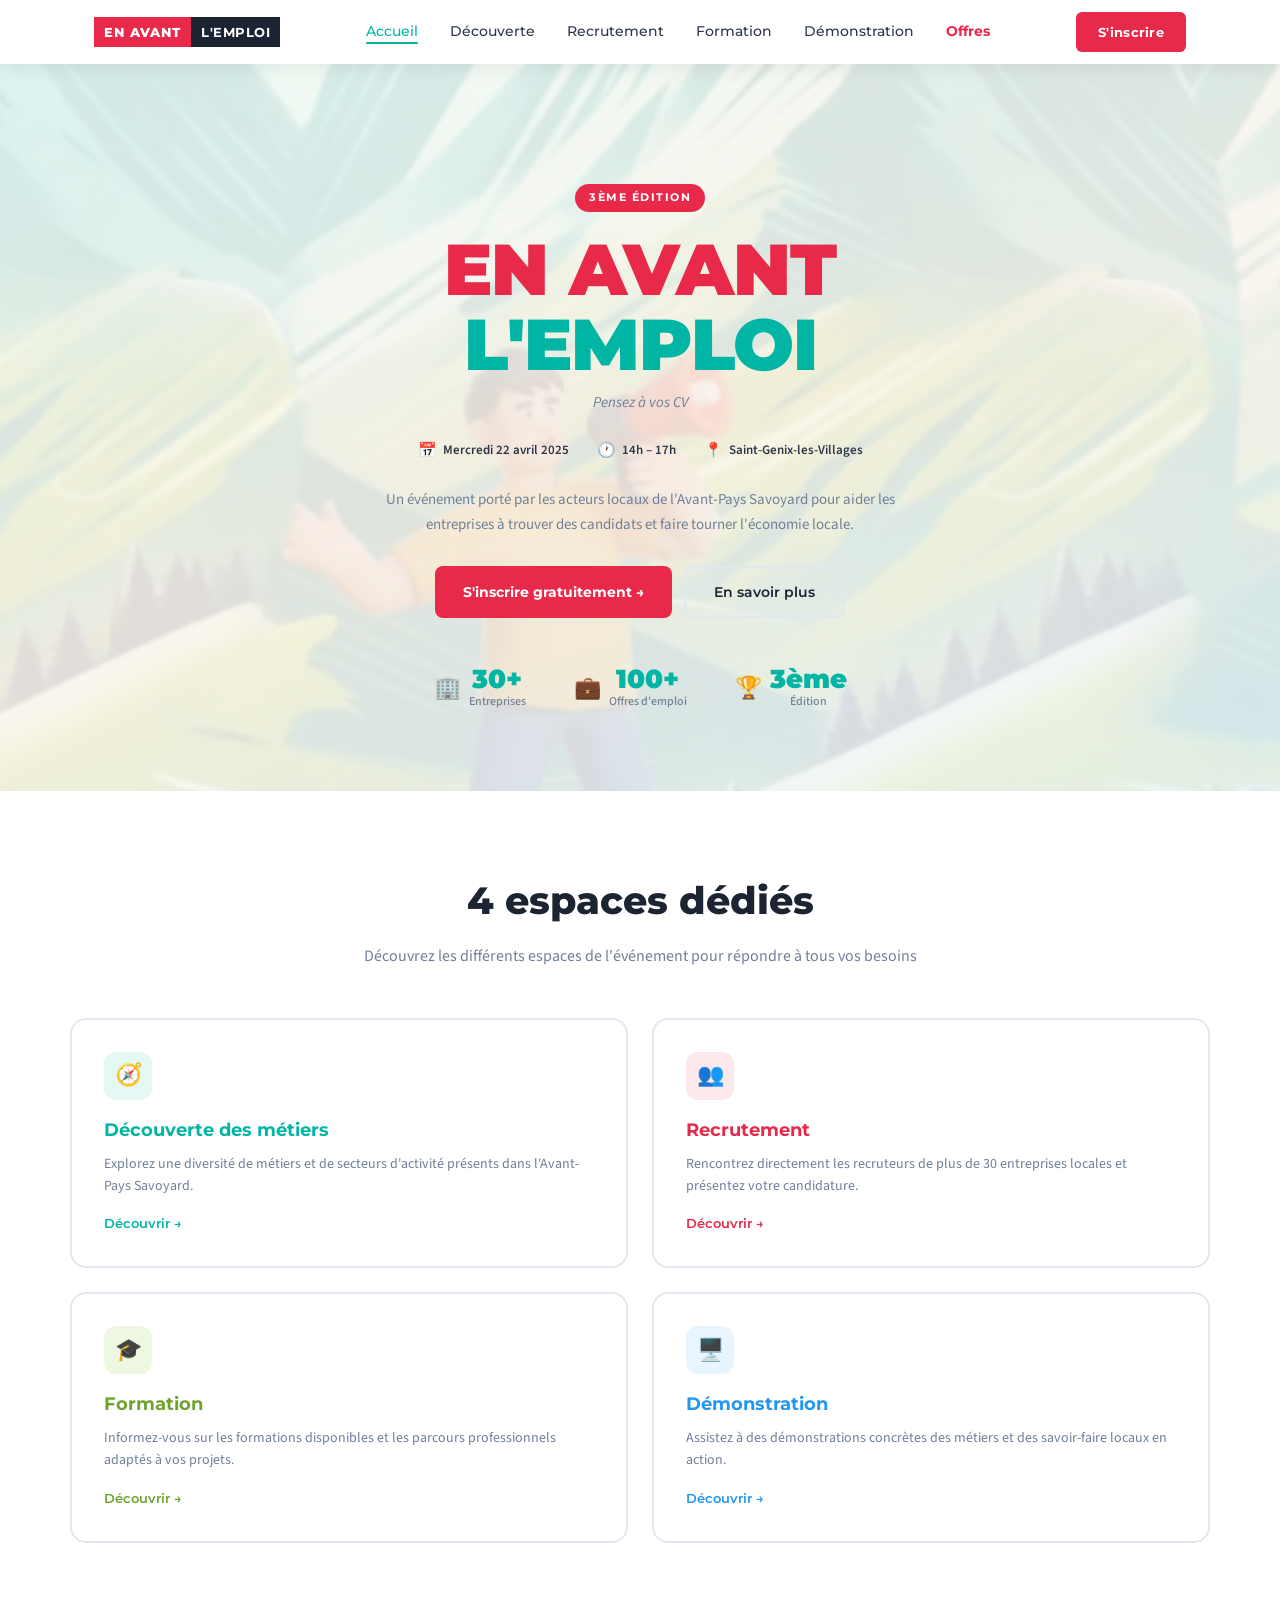
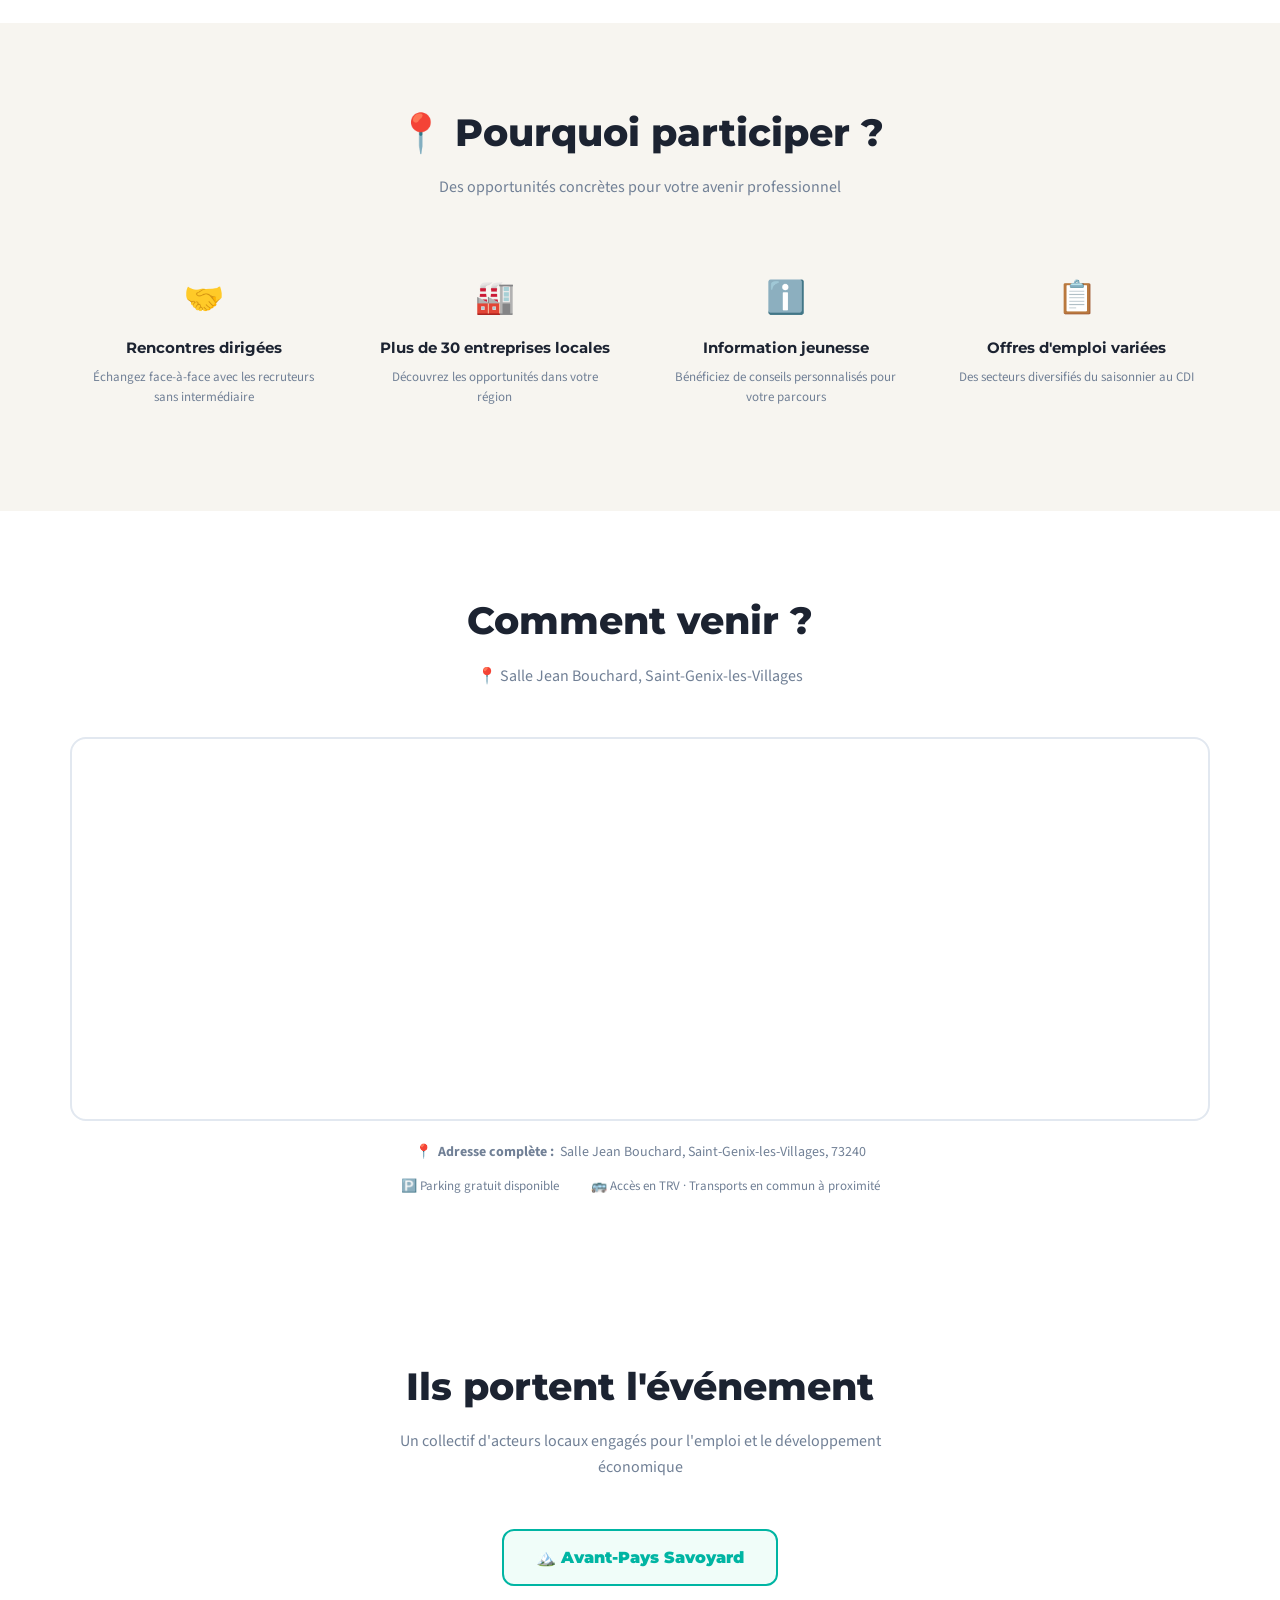
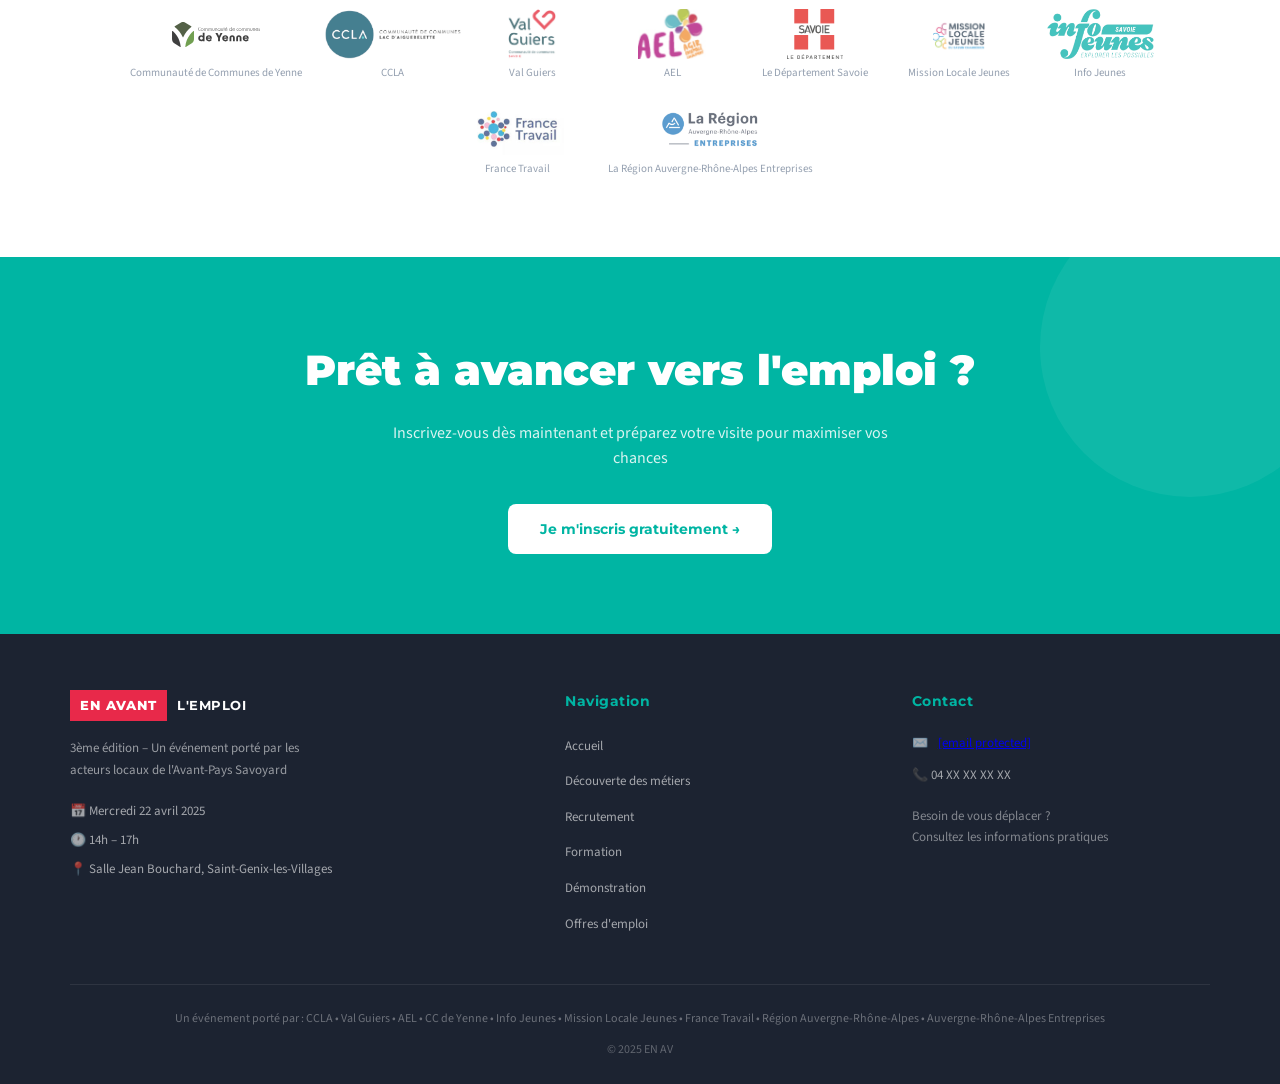
==== index.html @ ff4c34b8 "first commit" ====
<!DOCTYPE html>
<html lang="fr">
<head>
  <meta charset="UTF-8">
  <meta name="viewport" content="width=device-width, initial-scale=1.0">
  <title>EN AVANT L'EMPLOI – 3ème édition · 22 avril 2025</title>
  <meta name="description" content="Forum emploi à Saint-Genix-les-Villages. Rencontrez plus de 30 entreprises locales, découvrez les métiers et décrochez votre prochain emploi.">
  <link rel="icon" href="assets/favicon/favicon.ico" type="image/x-icon">
  <link rel="stylesheet" href="style.css">
</head>
<body>

<!-- NAVBAR -->
<nav class="navbar" id="main-nav">
  <div class="nav-inner">
    <a href="index.html" class="nav-logo">
      <span class="logo-box">EN AVANT</span>
      <span class="logo-text">L'EMPLOI</span>
    </a>
    <ul class="nav-links">
      <li><a href="index.html" data-page="accueil" class="active">Accueil</a></li>
      <li><a href="decouverte.html" data-page="decouverte">Découverte</a></li>
      <li><a href="recrutement.html" data-page="recrutement">Recrutement</a></li>
      <li><a href="formation.html" data-page="formation">Formation</a></li>
      <li><a href="demonstration.html" data-page="demonstration">Démonstration</a></li>
      <li><a href="offres.html" style="color:var(--red);font-weight:700;">Offres</a></li>
    </ul>
    <a href="#inscription" class="btn-inscrit">S'inscrire</a>
  </div>
</nav>

<!-- HERO -->
<section class="hero" style="margin-top:64px;position:relative;overflow:hidden;">
  <div class="hero-parallax-bg" style="
    position:absolute;
    inset:-50px -10px;
    background-image:url('assets/images/hero-bg.png');
    background-size:cover;
    background-position:center 40%;
    opacity:0.13;
    will-change:transform;
    z-index:0;
  "></div>
  <div class="hero-inner" style="position:relative;z-index:1;">
    <div class="hero-badge fade-up fade-up-1">3ème édition</div>
    <h1 class="fade-up fade-up-2">
      <span class="line1">EN AVANT</span>
      <span class="line2">L'EMPLOI</span>
    </h1>
    <p class="hero-subtitle fade-up fade-up-2">Pensez à vos CV</p>
    <div class="hero-meta fade-up fade-up-3">
      <div class="hero-meta-item">
        <span>📅</span> Mercredi 22 avril 2025
      </div>
      <div class="hero-meta-item">
        <span>🕐</span> 14h – 17h
      </div>
      <div class="hero-meta-item">
        <span>📍</span> Saint-Genix-les-Villages
      </div>
    </div>
    <p class="hero-desc fade-up fade-up-3">Un événement porté par les acteurs locaux de l'Avant-Pays Savoyard pour aider les entreprises à trouver des candidats et faire tourner l'économie locale.</p>
    <div class="hero-btns fade-up fade-up-4">
      <a href="#inscription" class="btn-primary">S'inscrire gratuitement →</a>
      <a href="#espaces" class="btn-secondary">En savoir plus</a>
    </div>
    <div class="hero-stats fade-up fade-up-4">
      <div class="stat-item">
        <span class="stat-icon">🏢</span>
        <div>
          <div class="stat-num">30+</div>
          <div class="stat-label">Entreprises</div>
        </div>
      </div>
      <div class="stat-item">
        <span class="stat-icon">💼</span>
        <div>
          <div class="stat-num">100+</div>
          <div class="stat-label">Offres d'emploi</div>
        </div>
      </div>
      <div class="stat-item">
        <span class="stat-icon">🏆</span>
        <div>
          <div class="stat-num">3ème</div>
          <div class="stat-label">Édition</div>
        </div>
      </div>
    </div>
  </div>
  </div><!-- /hero-inner wrapper -->
</section>

<!-- 4 ESPACES -->
<section id="espaces" style="padding:80px 24px; background:white;">
  <div class="container">
    <div class="section-header">
      <h2>4 espaces dédiés</h2>
      <p>Découvrez les différents espaces de l'événement pour répondre à tous vos besoins</p>
    </div>
    <div class="espaces-grid">
      <a href="decouverte.html" class="espace-card teal">
        <div class="espace-icon teal">🧭</div>
        <h3 class="teal">Découverte des métiers</h3>
        <p>Explorez une diversité de métiers et de secteurs d'activité présents dans l'Avant-Pays Savoyard.</p>
        <span class="espace-link teal">Découvrir →</span>
      </a>
      <a href="recrutement.html" class="espace-card red">
        <div class="espace-icon red">👥</div>
        <h3 class="red">Recrutement</h3>
        <p>Rencontrez directement les recruteurs de plus de 30 entreprises locales et présentez votre candidature.</p>
        <span class="espace-link red">Découvrir →</span>
      </a>
      <a href="formation.html" class="espace-card green-c">
        <div class="espace-icon green-c">🎓</div>
        <h3 class="green-c">Formation</h3>
        <p>Informez-vous sur les formations disponibles et les parcours professionnels adaptés à vos projets.</p>
        <span class="espace-link green-c">Découvrir →</span>
      </a>
      <a href="demonstration.html" class="espace-card blue">
        <div class="espace-icon blue">🖥️</div>
        <h3 class="blue">Démonstration</h3>
        <p>Assistez à des démonstrations concrètes des métiers et des savoir-faire locaux en action.</p>
        <span class="espace-link blue">Découvrir →</span>
      </a>
    </div>
  </div>
</section>

<!-- POURQUOI -->
<section class="section-bg">
  <div class="container">
    <div class="section-header">
      <h2>📍 Pourquoi participer ?</h2>
      <p>Des opportunités concrètes pour votre avenir professionnel</p>
    </div>
    <div class="pourquoi-grid">
      <div class="pourquoi-item">
        <div class="pi-icon">🤝</div>
        <h4>Rencontres dirigées</h4>
        <p>Échangez face-à-face avec les recruteurs sans intermédiaire</p>
      </div>
      <div class="pourquoi-item">
        <div class="pi-icon">🏭</div>
        <h4>Plus de 30 entreprises locales</h4>
        <p>Découvrez les opportunités dans votre région</p>
      </div>
      <div class="pourquoi-item">
        <div class="pi-icon">ℹ️</div>
        <h4>Information jeunesse</h4>
        <p>Bénéficiez de conseils personnalisés pour votre parcours</p>
      </div>
      <div class="pourquoi-item">
        <div class="pi-icon">📋</div>
        <h4>Offres d'emploi variées</h4>
        <p>Des secteurs diversifiés du saisonnier au CDI</p>
      </div>
    </div>
  </div>
</section>

<!-- CARTE -->
<section class="map-section">
  <div class="container">
    <div class="section-header">
      <h2>Comment venir ?</h2>
      <p>📍 Salle Jean Bouchard, Saint-Genix-les-Villages</p>
    </div>
    <div class="map-container">
      <iframe
        src="https://www.google.com/maps/embed?pb=!1m18!1m12!1m3!1d2789.5!2d5.628!3d45.598!2m3!1f0!2f0!3f0!3m2!1i1024!2i768!4f13.1!3m3!1m2!1s0x478b89!2sSalle+Jean+Bouchard+Saint-Genix-les-Villages!5e0!3m2!1sfr!2sfr!4v1"
        allowfullscreen=""
        loading="lazy"
        referrerpolicy="no-referrer-when-downgrade">
      </iframe>
    </div>
    <p class="map-address">📍 <strong>Adresse complète :</strong> Salle Jean Bouchard, Saint-Genix-les-Villages, 73240</p>
    <div class="map-infos">
      <div class="map-info-item">🅿️ Parking gratuit disponible</div>
      <div class="map-info-item">🚌 Accès en TRV · Transports en commun à proximité</div>
    </div>
  </div>
</section>

<!-- PARTENAIRES -->
<section class="partners-section">
  <div class="container">
    <div class="section-header">
      <h2>Ils portent l'événement</h2>
      <p>Un collectif d'acteurs locaux engagés pour l'emploi et le développement économique</p>
    </div>
    <div style="text-align:center;margin-bottom:24px;">
      <div style="display:inline-block;background:#f0fdf9;border-radius:12px;padding:14px 32px;font-family:var(--font-display);font-weight:900;font-size:16px;color:var(--teal);border:2px solid var(--teal);">🏔️ Avant-Pays Savoyard</div>
    </div>
    <div class="partners-grid">
      <div class="partner-item">
        <div class="partner-logo">
          <img src="assets/images/logo-comcom.svg" alt="logo-comcom-yenne">
        </div>
        <span class="partner-name">Communauté de Communes de Yenne</span>
      </div>
      <div class="partner-item">
        <div class="partner-logo">
          <img src="assets/images/logo-ccla.png" alt="logo-ccla" height="50">
        </div>
        <span class="partner-name">CCLA</span>
      </div>
      <div class="partner-item">
        <div class="partner-logo">
          <img src="assets/images/logo-val-guiers.png" alt="logo-val-guiers" height="50">
        </div>
        <span class="partner-name">Val Guiers</span>
      </div>
      <div class="partner-item">
        <div class="partner-logo">
          <img src="assets/images/logo-ael.png" alt="logo-ael" height="50">
        </div>
        <span class="partner-name">AEL</span>
      </div>
      <div class="partner-item">
        <div class="partner-logo">
          <img src="assets/images/logo-departement.png" alt="logo-departement" height="50">
        </div>
        <span class="partner-name">Le Département Savoie</span>
      </div>
      <div class="partner-item">
        <div class="partner-logo"">
          <img src="assets/images/logo-mission-locale.png" alt="logo-mission-locale" height="50">
        </div>
        <span class="partner-name">Mission Locale Jeunes</span>
      </div>
      <div class="partner-item">
        <div class="partner-logo">
           <img src="assets/images/logo-ij.png" alt="logo-info-jeunes" height="50">
        </div>
        <span class="partner-name">Info Jeunes</span>
      </div>
      <div class="partner-item">
        <div class="partner-logo">
          <img src="assets/images/logo-france-travail.png" alt="logo-info-jeunes" height="50">
        </div>
        <span class="partner-name">France Travail</span>
      </div>
      <div class="partner-item">
        <div class="partner-logo">
          <img src="assets/images/logo-region-entreprises.png" alt="logo-region-entreprises" height="50">
        </div>
        <span class="partner-name">La Région Auvergne-Rhône-Alpes Entreprises</span>
      </div>
    </div>
  </div>
</section>

<!-- CTA -->
<section id="inscription" class="cta-section">
  <div class="container">
    <h2>Prêt à avancer vers l'emploi ?</h2>
    <p>Inscrivez-vous dès maintenant et préparez votre visite pour maximiser vos chances</p>
    <a href="#" class="btn-white" onclick="alert('Formulaire d\'inscription à venir !')">Je m'inscris gratuitement →</a>
  </div>
</section>

<!-- FOOTER -->
<footer>
  <div class="footer-grid">
    <div class="footer-brand">
      <a href="index.html" class="nav-logo">
        <span class="logo-box">EN AVANT</span>
        <span class="logo-text">L'EMPLOI</span>
      </a>
      <p class="footer-desc">3ème édition – Un événement porté par les acteurs locaux de l'Avant-Pays Savoyard</p>
      <div class="footer-meta">
        <div class="footer-meta-item">📅 Mercredi 22 avril 2025</div>
        <div class="footer-meta-item">🕐 14h – 17h</div>
        <div class="footer-meta-item">📍 Salle Jean Bouchard, Saint-Genix-les-Villages</div>
      </div>
    </div>
    <div class="footer-col">
      <h4>Navigation</h4>
      <ul class="footer-links">
        <li><a href="index.html">Accueil</a></li>
        <li><a href="decouverte.html">Découverte des métiers</a></li>
        <li><a href="recrutement.html">Recrutement</a></li>
        <li><a href="formation.html">Formation</a></li>
        <li><a href="demonstration.html">Démonstration</a></li>
        <li><a href="offres.html">Offres d'emploi</a></li>
      </ul>
    </div>
    <div class="footer-col">
      <h4>Contact</h4>
      <div class="footer-contact">
        <div class="footer-contact-item">✉️ <a href="/cdn-cgi/l/email-protection" class="__cf_email__" data-cfemail="23404c4d5742405763464d4255424d574f464e534f4c4a0d4551">[email&#160;protected]</a></div>
        <div class="footer-contact-item">📞 04 XX XX XX XX</div>
        <div style="margin-top:8px;font-size:13px;color:rgba(255,255,255,0.45);">Besoin de vous déplacer ?<br>Consultez les informations pratiques</div>
      </div>
    </div>
  </div>
  <div class="footer-bottom">
    <p class="footer-partners-text">Un événement porté par : CCLA • Val Guiers • AEL • CC de Yenne • Info Jeunes • Mission Locale Jeunes • France Travail • Région Auvergne-Rhône-Alpes • Auvergne-Rhône-Alpes Entreprises</p>
    <p class="footer-copy">© 2025 EN AV
---- style.css ----
@import url('https://fonts.googleapis.com/css2?family=Montserrat:wght@400;500;600;700;800;900&family=Source+Sans+3:wght@300;400;600&display=swap');

:root {
  --teal: #00B5A3;
  --teal-dark: #009688;
  --red: #E8294A;
  --green: #8DC63F;
  --green-dark: #6fa32e;
  --blue: #2196F3;
  --blue-dark: #1976D2;
  --dark: #1C2331;
  --dark2: #232D3F;
  --text: #2D3748;
  --text-light: #718096;
  --bg-light: #F7F5F0;
  --white: #ffffff;
  --border: #E2E8F0;
  --font-display: 'Montserrat', sans-serif;
  --font-body: 'Source Sans 3', sans-serif;
}

* { margin: 0; padding: 0; box-sizing: border-box; }

html { scroll-behavior: smooth; }

body {
  font-family: var(--font-body);
  color: var(--text);
  background: var(--white);
  font-size: 16px;
  line-height: 1.6;
}

/* ===== NAVBAR ===== */
.navbar {
  position: fixed;
  top: 0; left: 0; right: 0;
  z-index: 100;
  background: var(--white);
  box-shadow: 0 2px 20px rgba(0,0,0,0.08);
  height: 64px;
  display: flex;
  align-items: center;
}

.nav-inner {
  max-width: 1140px;
  margin: 0 auto;
  width: 100%;
  padding: 0 24px;
  display: flex;
  align-items: center;
  justify-content: space-between;
}

.nav-logo {
  display: flex;
  align-items: center;
  gap: 0;
  text-decoration: none;
  font-family: var(--font-display);
  font-weight: 800;
  font-size: 15px;
  letter-spacing: 0.5px;
}

.logo-box {
  background: var(--red);
  color: white;
  padding: 5px 10px;
  font-size: 13px;
  font-weight: 800;
  letter-spacing: 1px;
}

.logo-text {
  background: var(--dark);
  color: white;
  padding: 5px 10px;
  font-size: 13px;
  font-weight: 700;
  letter-spacing: 0.5px;
}

.nav-links {
  display: flex;
  align-items: center;
  gap: 32px;
  list-style: none;
}

.nav-links a {
  text-decoration: none;
  color: var(--text);
  font-family: var(--font-display);
  font-weight: 500;
  font-size: 14px;
  transition: color 0.2s;
  position: relative;
}

.nav-links a:hover { color: var(--teal); }

.nav-links a.active {
  color: var(--teal);
}

.nav-links a.active::after {
  content: '';
  position: absolute;
  bottom: -4px; left: 0; right: 0;
  height: 2px;
  background: var(--teal);
  border-radius: 2px;
}

.nav-links a.active-red { color: var(--red); }
.nav-links a.active-red::after { background: var(--red); }
.nav-links a.active-green { color: var(--green-dark); }
.nav-links a.active-green::after { background: var(--green); }
.nav-links a.active-blue { color: var(--blue); }
.nav-links a.active-blue::after { background: var(--blue); }

.btn-inscrit {
  background: var(--red);
  color: white;
  border: none;
  padding: 10px 22px;
  border-radius: 6px;
  font-family: var(--font-display);
  font-weight: 700;
  font-size: 13px;
  cursor: pointer;
  text-decoration: none;
  transition: background 0.2s, transform 0.1s;
  display: inline-block;
  letter-spacing: 0.3px;
}

.btn-inscrit:hover { background: #c9203b; transform: translateY(-1px); }

/* ===== HERO ===== */
.hero {
  padding: 120px 24px 80px;
  text-align: center;
  background: linear-gradient(160deg, #f0fdf9 0%, #fef7f0 50%, #f0f9fd 100%);
  min-height: 580px;
  display: flex;
  align-items: center;
  justify-content: center;
}

.hero-inner { max-width: 700px; margin: 0 auto; }

.hero-badge {
  display: inline-block;
  background: var(--red);
  color: white;
  font-family: var(--font-display);
  font-weight: 700;
  font-size: 11px;
  letter-spacing: 1.5px;
  text-transform: uppercase;
  padding: 5px 14px;
  border-radius: 20px;
  margin-bottom: 20px;
}

.hero h1 {
  font-family: var(--font-display);
  font-weight: 900;
  font-size: clamp(42px, 7vw, 72px);
  line-height: 1.05;
  margin-bottom: 8px;
  letter-spacing: -1px;
}

.hero h1 .line1 { color: var(--red); display: block; }
.hero h1 .line2 { color: var(--teal); display: block; }

.hero-subtitle {
  color: var(--text-light);
  font-size: 15px;
  margin-bottom: 24px;
  font-style: italic;
}

.hero-meta {
  display: flex;
  justify-content: center;
  gap: 28px;
  flex-wrap: wrap;
  margin-bottom: 24px;
}

.hero-meta-item {
  display: flex;
  align-items: center;
  gap: 6px;
  font-size: 13px;
  color: var(--text);
  font-weight: 600;
}

.hero-meta-item span { font-size: 15px; }

.hero-desc {
  color: var(--text-light);
  font-size: 15px;
  max-width: 560px;
  margin: 0 auto 28px;
  line-height: 1.7;
}

.hero-btns {
  display: flex;
  gap: 12px;
  justify-content: center;
  flex-wrap: wrap;
  margin-bottom: 48px;
}

.btn-primary {
  background: var(--red);
  color: white;
  padding: 13px 28px;
  border-radius: 8px;
  text-decoration: none;
  font-family: var(--font-display);
  font-weight: 700;
  font-size: 14px;
  display: inline-flex;
  align-items: center;
  gap: 8px;
  transition: all 0.2s;
}

.btn-primary:hover { background: #c9203b; transform: translateY(-2px); box-shadow: 0 6px 20px rgba(232,41,74,0.3); }

.btn-secondary {
  background: transparent;
  color: var(--dark);
  padding: 13px 28px;
  border-radius: 8px;
  text-decoration: none;
  font-family: var(--font-display);
  font-weight: 600;
  font-size: 14px;
  border: 2px solid var(--border);
  transition: all 0.2s;
}

.btn-secondary:hover { border-color: var(--teal); color: var(--teal); }

.hero-stats {
  display: flex;
  justify-content: center;
  gap: 48px;
  flex-wrap: wrap;
}

.stat-item {
  display: flex;
  align-items: center;
  gap: 8px;
}

.stat-icon { font-size: 22px; }

.stat-num {
  font-family: var(--font-display);
  font-weight: 900;
  font-size: 26px;
  color: var(--teal);
  line-height: 1;
}

.stat-label {
  font-size: 12px;
  color: var(--text-light);
  font-weight: 500;
}

/* ===== SECTION BASE ===== */
section { padding: 80px 24px; }

.container { max-width: 1140px; margin: 0 auto; }

.section-header { text-align: center; margin-bottom: 48px; }

.section-header h2 {
  font-family: var(--font-display);
  font-weight: 800;
  font-size: clamp(26px, 4vw, 38px);
  color: var(--dark);
  margin-bottom: 12px;
}

.section-header p {
  color: var(--text-light);
  font-size: 16px;
  max-width: 560px;
  margin: 0 auto;
}

/* ===== ESPACES GRID ===== */
.espaces-grid {
  display: grid;
  grid-template-columns: 1fr 1fr;
  gap: 24px;
}

.espace-card {
  background: white;
  border: 2px solid var(--border);
  border-radius: 16px;
  padding: 32px;
  text-decoration: none;
  color: inherit;
  transition: all 0.25s;
  display: block;
}

.espace-card:hover {
  transform: translateY(-4px);
  box-shadow: 0 12px 32px rgba(0,0,0,0.1);
}

.espace-card.teal:hover { border-color: var(--teal); }
.espace-card.red:hover { border-color: var(--red); }
.espace-card.green-c:hover { border-color: var(--green); }
.espace-card.blue:hover { border-color: var(--blue); }

.espace-icon {
  width: 48px; height: 48px;
  border-radius: 12px;
  display: flex; align-items: center; justify-content: center;
  font-size: 22px;
  margin-bottom: 16px;
}

.espace-icon.teal { background: rgba(0,181,163,0.1); color: var(--teal); }
.espace-icon.red { background: rgba(232,41,74,0.1); color: var(--red); }
.espace-icon.green-c { background: rgba(141,198,63,0.15); color: var(--green-dark); }
.espace-icon.blue { background: rgba(33,150,243,0.1); color: var(--blue); }

.espace-card h3 {
  font-family: var(--font-display);
  font-weight: 700;
  font-size: 18px;
  margin-bottom: 8px;
}

.espace-card h3.teal { color: var(--teal); }
.espace-card h3.red { color: var(--red); }
.espace-card h3.green-c { color: var(--green-dark); }
.espace-card h3.blue { color: var(--blue); }

.espace-card p {
  color: var(--text-light);
  font-size: 14px;
  line-height: 1.6;
  margin-bottom: 16px;
}

.espace-link {
  font-family: var(--font-display);
  font-weight: 600;
  font-size: 13px;
  display: flex;
  align-items: center;
  gap: 4px;
}

.espace-link.teal { color: var(--teal); }
.espace-link.red { color: var(--red); }
.espace-link.green-c { color: var(--green-dark); }
.espace-link.blue { color: var(--blue); }

/* ===== POURQUOI ===== */
.section-bg { background: var(--bg-light); }

.pourquoi-grid {
  display: grid;
  grid-template-columns: repeat(4, 1fr);
  gap: 24px;
}

.pourquoi-item {
  text-align: center;
  padding: 24px 16px;
}

.pourquoi-item .pi-icon {
  font-size: 32px;
  margin-bottom: 12px;
}

.pourquoi-item h4 {
  font-family: var(--font-display);
  font-weight: 700;
  font-size: 15px;
  margin-bottom: 8px;
  color: var(--dark);
}

.pourquoi-item p {
  font-size: 13px;
  color: var(--text-light);
  line-height: 1.5;
}

/* ===== MAP ===== */
.map-section { text-align: center; }

.map-container {
  border-radius: 16px;
  overflow: hidden;
  margin: 32px 0 20px;
  border: 2px solid var(--border);
}

.map-container iframe {
  width: 100%;
  height: 380px;
  display: block;
  border: none;
}

.map-address {
  font-size: 14px;
  color: var(--text-light);
  display: flex;
  align-items: center;
  justify-content: center;
  gap: 6px;
}

.map-infos {
  display: flex;
  justify-content: center;
  gap: 32px;
  flex-wrap: wrap;
  margin-top: 12px;
}

.map-info-item {
  display: flex;
  align-items: center;
  gap: 6px;
  font-size: 13px;
  color: var(--text-light);
}

/* ===== PARTNERS ===== */
.partners-section { background: white; }

.partners-grid {
  display: flex;
  flex-wrap: wrap;
  align-items: center;
  justify-content: center;
  gap: 24px 40px;
  margin-top: 12px;
}

.partner-item {
  display: flex;
  flex-direction: column;
  align-items: center;
  gap: 6px;
  opacity: 0.75;
  transition: opacity 0.2s;
}

.partner-item:hover { opacity: 1; }

.partner-logo {
  width: 100px; height: 48px;
  display: flex;
  align-items: center;
  justify-content: center;
  font-family: var(--font-display);
  font-weight: 700;
  font-size: 11px;
  color: var(--text);
  padding: 6px;
  text-align: center;
}

.partner-name { font-size: 11px; color: var(--text-light); text-align: center; }

/* ===== CTA SECTION ===== */
.cta-section {
  background: var(--teal);
  text-align: center;
  padding: 80px 24px;
  position: relative;
  overflow: hidden;
}

.cta-section::before {
  content: '';
  position: absolute;
  top: -60px; right: -60px;
  width: 300px; height: 300px;
  border-radius: 50%;
  background: rgba(255,255,255,0.06);
  pointer-events: none;
}

.cta-section h2 {
  font-family: var(--font-display);
  font-weight: 900;
  font-size: clamp(28px, 4vw, 42px);
  color: white;
  margin-bottom: 16px;
}

.cta-section p {
  color: rgba(255,255,255,0.85);
  font-size: 16px;
  margin-bottom: 32px;
  max-width: 500px;
  margin-left: auto;
  margin-right: auto;
}

.btn-white {
  background: white;
  color: var(--teal);
  padding: 14px 32px;
  border-radius: 8px;
  text-decoration: none;
  font-family: var(--font-display);
  font-weight: 700;
  font-size: 14px;
  display: inline-flex;
  align-items: center;
  gap: 8px;
  transition: all 0.2s;
}

.btn-white:hover { transform: translateY(-2px); box-shadow: 0 8px 24px rgba(0,0,0,0.15); }

/* ===== FOOTER ===== */
footer {
  background: var(--dark);
  color: rgba(255,255,255,0.7);
  padding: 56px 24px 24px;
}

.footer-grid {
  max-width: 1140px;
  margin: 0 auto;
  display: grid;
  grid-template-columns: 1.5fr 1fr 1fr;
  gap: 48px;
  margin-bottom: 48px;
}

.footer-brand .nav-logo { margin-bottom: 16px; display: inline-flex; }

.footer-desc {
  font-size: 13px;
  line-height: 1.7;
  color: rgba(255,255,255,0.55);
  margin-bottom: 20px;
  max-width: 240px;
}

.footer-meta {
  display: flex;
  flex-direction: column;
  gap: 8px;
}

.footer-meta-item {
  display: flex;
  align-items: center;
  gap: 8px;
  font-size: 13px;
  color: rgba(255,255,255,0.6);
}

.footer-col h4 {
  font-family: var(--font-display);
  font-weight: 700;
  font-size: 14px;
  color: var(--teal);
  margin-bottom: 20px;
  letter-spacing: 0.5px;
}

.footer-links {
  list-style: none;
  display: flex;
  flex-direction: column;
  gap: 10px;
}

.footer-links a {
  text-decoration: none;
  color: rgba(255,255,255,0.6);
  font-size: 13px;
  transition: color 0.2s;
}

.footer-links a:hover { color: white; }

.footer-contact {
  display: flex;
  flex-direction: column;
  gap: 12px;
}

.footer-contact-item {
  display: flex;
  align-items: center;
  gap: 10px;
  font-size: 13px;
  color: rgba(255,255,255,0.6);
}

.footer-bottom {
  max-width: 1140px;
  margin: 0 auto;
  padding-top: 24px;
  border-top: 1px solid rgba(255,255,255,0.08);
  text-align: center;
}

.footer-partners-text {
  font-size: 12px;
  color: rgba(255,255,255,0.35);
  margin-bottom: 12px;
  line-height: 1.6;
}

.footer-copy {
  font-size: 12px;
  color: rgba(255,255,255,0.3);
}

/* ===== SUB-PAGE HERO WITH PARALLAX ===== */
.page-hero {
  margin-top: 64px;
  padding: 100px 24px 90px;
  display: flex;
  align-items: center;
  justify-content: center;
  min-height: 320px;
  position: relative;
  text-align: center;
  overflow: hidden;
  /* fallback solid color overridden per variant */
  background: var(--teal);
}

/* Parallax image layer — sits behind everything */
.page-hero .parallax-bg {
  position: absolute;
  inset: -40px -10px;          /* oversized so parallax doesn't show edges */
  background-image: url('assets/images/hero-bg.png');
  background-size: cover;
  background-position: center 30%;
  background-repeat: no-repeat;
  will-change: transform;
  transition: transform 0.05s linear;
  z-index: 0;
}

/* Color overlay — tinted gradient on top of the image */
.page-hero .parallax-overlay {
  position: absolute;
  inset: 0;
  z-index: 1;
  /* default teal — overridden per variant */
  background: linear-gradient(135deg,
    rgba(0,181,163,0.82) 0%,
    rgba(0,123,110,0.88) 100%);
  mix-blend-mode: multiply;
}

/* Extra dark vignette at bottom for text legibility */
.page-hero::after {
  content: '';
  position: absolute;
  bottom: 0; left: 0; right: 0;
  height: 60%;
  background: linear-gradient(to top, rgba(0,0,0,0.35) 0%, transparent 100%);
  z-index: 2;
  pointer-events: none;
}

.page-hero-content {
  position: relative;
  z-index: 3;
}

.page-hero h1 {
  font-family: var(--font-display);
  font-weight: 900;
  font-size: clamp(36px, 5vw, 56px);
  color: white;
  margin-bottom: 12px;
  display: flex;
  align-items: center;
  justify-content: center;
  gap: 12px;
  text-shadow: 0 2px 16px rgba(0,0,0,0.3);
}

.page-hero p {
  color: rgba(255,255,255,0.95);
  font-size: 18px;
  max-width: 500px;
  margin: 0 auto;
  text-shadow: 0 1px 8px rgba(0,0,0,0.25);
}

/* Variant color overlays */
.page-hero.teal-hero .parallax-overlay {
  background: linear-gradient(135deg,
    rgba(0,181,163,0.80) 0%,
    rgba(0,107,96,0.88) 100%);
}
.page-hero.red-hero .parallax-overlay {
  background: linear-gradient(135deg,
    rgba(232,41,74,0.80) 0%,
    rgba(176,29,53,0.90) 100%);
}
.page-hero.green-hero .parallax-overlay {
  background: linear-gradient(135deg,
    rgba(141,198,63,0.78) 0%,
    rgba(90,138,30,0.90) 100%);
}
.page-hero.blue-hero .parallax-overlay {
  background: linear-gradient(135deg,
    rgba(33,150,243,0.80) 0%,
    rgba(13,71,161,0.90) 100%);
}

/* ===== BREADCRUMB ===== */
.breadcrumb {
  max-width: 1140px;
  margin: 0 auto;
  padding: 20px 24px;
}

.breadcrumb a {
  color: var(--text-light);
  text-decoration: none;
  font-size: 14px;
  display: inline-flex;
  align-items: center;
  gap: 6px;
  transition: color 0.2s;
}

.breadcrumb a:hover { color: var(--teal); }

/* ===== CONTENT SECTION ===== */
.content-section { padding: 64px 24px; }

.feature-list { max-width: 820px; margin: 0 auto; }

.feature-item {
  display: flex;
  gap: 20px;
  margin-bottom: 40px;
  align-items: flex-start;
}

.feature-check {
  width: 32px; height: 32px;
  border-radius: 50%;
  display: flex; align-items: center; justify-content: center;
  font-size: 16px;
  flex-shrink: 0;
  margin-top: 2px;
}

.feature-check.teal { background: rgba(0,181,163,0.1); color: var(--teal); }
.feature-check.red { background: rgba(232,41,74,0.1); color: var(--red); }
.feature-check.green { background: rgba(141,198,63,0.15); color: var(--green-dark); }
.feature-check.blue { background: rgba(33,150,243,0.1); color: var(--blue); }

.feature-body h3 {
  font-family: var(--font-display);
  font-weight: 700;
  font-size: 22px;
  color: var(--dark);
  margin-bottom: 8px;
}

.feature-body p {
  color: var(--text-light);
  font-size: 15px;
  line-height: 1.7;
}

/* ===== TIPS / CARDS GRIDS ===== */
.tips-grid {
  display: grid;
  grid-template-columns: repeat(4, 1fr);
  gap: 20px;
}

.tip-card {
  background: white;
  border: 2px solid var(--border);
  border-radius: 16px;
  padding: 28px 20px;
  text-align: center;
  transition: all 0.2s;
}

.tip-card:hover { transform: translateY(-3px); box-shadow: 0 8px 24px rgba(0,0,0,0.08); }

.tip-icon {
  width: 52px; height: 52px;
  border-radius: 50%;
  display: flex; align-items: center; justify-content: center;
  font-size: 22px;
  margin: 0 auto 14px;
}

.tip-icon.red { background: var(--red); color: white; }
.tip-icon.teal { background: var(--teal); color: white; }
.tip-icon.green { background: var(--green); color: white; }
.tip-icon.blue { background: var(--blue); color: white; }

.tip-card p {
  font-family: var(--font-display);
  font-weight: 700;
  font-size: 14px;
  color: var(--dark);
  line-height: 1.4;
}

/* ===== SAVOIR BOX ===== */
.savoir-box {
  max-width: 700px;
  margin: 32px auto 0;
  background: white;
  border-left: 4px solid var(--teal);
  border-radius: 0 12px 12px 0;
  padding: 28px 32px;
  box-shadow: 0 4px 20px rgba(0,0,0,0.06);
}

.savoir-box.red-border { border-color: var(--red); }
.savoir-box.green-border { border-color: var(--green); }
.savoir-box.blue-border { border-color: var(--blue); }

.savoir-box h4 {
  font-family: var(--font-display);
  font-weight: 700;
  font-size: 17px;
  margin-bottom: 10px;
  display: flex;
  align-items: center;
  gap: 8px;
}

.savoir-box p {
  color: var(--text-light);
  font-size: 14px;
  line-height: 1.7;
}

/* ===== TAGS / BADGES ===== */
.tags-row {
  display: flex;
  flex-wrap: wrap;
  gap: 12px;
  justify-content: center;
  margin-top: 16px;
}

.tag-badge {
  padding: 10px 24px;
  border-radius: 8px;
  font-family: var(--font-display);
  font-weight: 600;
  font-size: 14px;
  border: 2px solid;
}

.tag-badge.red { border-color: var(--red); color: var(--red); }
.tag-badge.teal { border-color: var(--teal); color: var(--teal); }
.tag-badge.green { border-color: var(--green-dark); color: var(--green-dark); }
.tag-badge.blue { border-color: var(--blue); color: var(--blue); }

/* ===== SECTORS ===== */
.sectors-grid {
  display: grid;
  grid-template-columns: repeat(4, 1fr);
  gap: 16px;
}

.sector-card {
  background: white;
  border: 2px solid var(--border);
  border-radius: 12px;
  padding: 24px 16px;
  text-align: center;
  transition: all 0.2s;
}

.sector-card:hover { border-color: var(--teal); transform: translateY(-2px); }

.sector-icon {
  width: 48px; height: 48px;
  background: var(--teal);
  border-radius: 50%;
  display: flex; align-items: center; justify-content: center;
  font-size: 20px;
  margin: 0 auto 12px;
  color: white;
}

.sector-card p {
  font-family: var(--font-display);
  font-weight: 600;
  font-size: 13px;
  color: var(--dark);
  line-height: 1.4;
}

/* ===== CTA VARIANTS ===== */
.cta-section.red-cta { background: var(--red); }
.cta-section.green-cta { background: var(--green-dark); }
.cta-section.blue-cta { background: var(--blue); }

.btn-white.red-text { color: var(--red); }
.btn-white.green-text { color: var(--green-dark); }
.btn-white.blue-text { color: var(--blue); }

/* ===== BENEFITS GRID ===== */
.benefits-grid {
  display: grid;
  grid-template-columns: repeat(3, 1fr);
  gap: 24px;
}

.benefit-card {
  background: white;
  border: 2px solid var(--border);
  border-radius: 16px;
  padding: 32px 24px;
  text-align: center;
  transition: all 0.2s;
}

.benefit-card:hover { transform: translateY(-4px); box-shadow: 0 12px 32px rgba(0,0,0,0.08); }

.benefit-icon {
  width: 56px; height: 56px;
  border-radius: 50%;
  display: flex; align-items: center; justify-content: center;
  font-size: 24px;
  margin: 0 auto 16px;
}

.benefit-icon.blue { background: rgba(33,150,243,0.1); color: var(--blue); }
.benefit-icon.teal { background: rgba(0,181,163,0.1); color: var(--teal); }
.benefit-icon.green { background: rgba(141,198,63,0.15); color: var(--green-dark); }
.benefit-icon.red { background: rgba(232,41,74,0.1); color: var(--red); }

.benefit-card h4 {
  font-family: var(--font-display);
  font-weight: 700;
  font-size: 16px;
  color: var(--dark);
  margin-bottom: 8px;
}

.benefit-card p {
  font-size: 13px;
  color: var(--text-light);
  line-height: 1.6;
}

/* ===== RESPONSIVE ===== */
@media (max-width: 900px) {
  .espaces-grid { grid-template-columns: 1fr; }
  .pourquoi-grid { grid-template-columns: repeat(2, 1fr); }
  .tips-grid { grid-template-columns: repeat(2, 1fr); }
  .sectors-grid { grid-template-columns: repeat(2, 1fr); }
  .benefits-grid { grid-template-columns: 1fr; }
  .footer-grid { grid-template-columns: 1fr; gap: 32px; }
}

@media (max-width: 600px) {
  .hero-stats { gap: 24px; }
  .pourquoi-grid { grid-template-columns: 1fr; }
  .tips-grid { grid-template-columns: 1fr 1fr; }
  .nav-links { display: none; }
}

/* ===== ANIMATIONS ===== */
@keyframes fadeUp {
  from { opacity: 0; transform: translateY(20px); }
  to { opacity: 1; transform: translateY(0); }
}

.fade-up {
  animation: fadeUp 0.5s ease forwards;
}

.fade-up-1 { animation-delay: 0.1s; opacity: 0; }
.fade-up-2 { animation-delay: 0.2s; opacity: 0; }
.fade-up-3 { animation-delay: 0.3s; opacity: 0; }
.fade-up-4 { animation-delay: 0.4s; opacity: 0; }
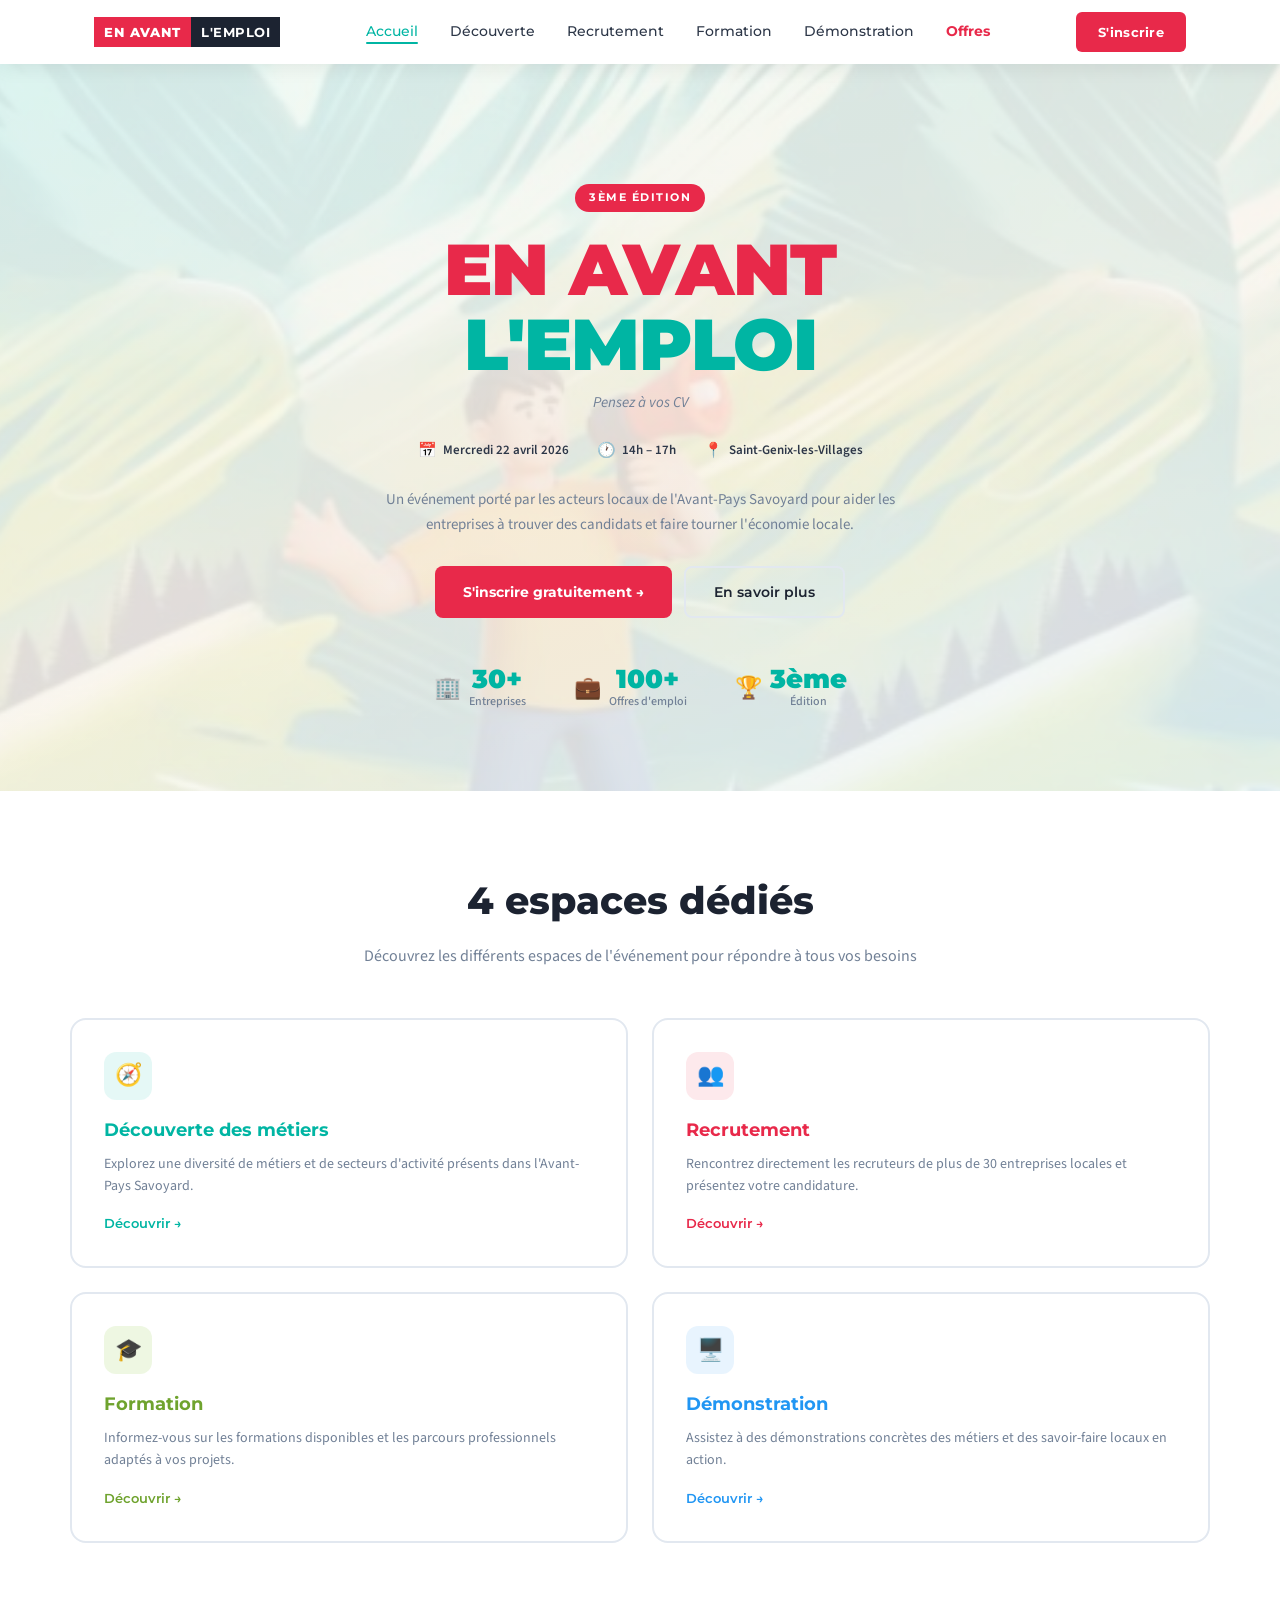
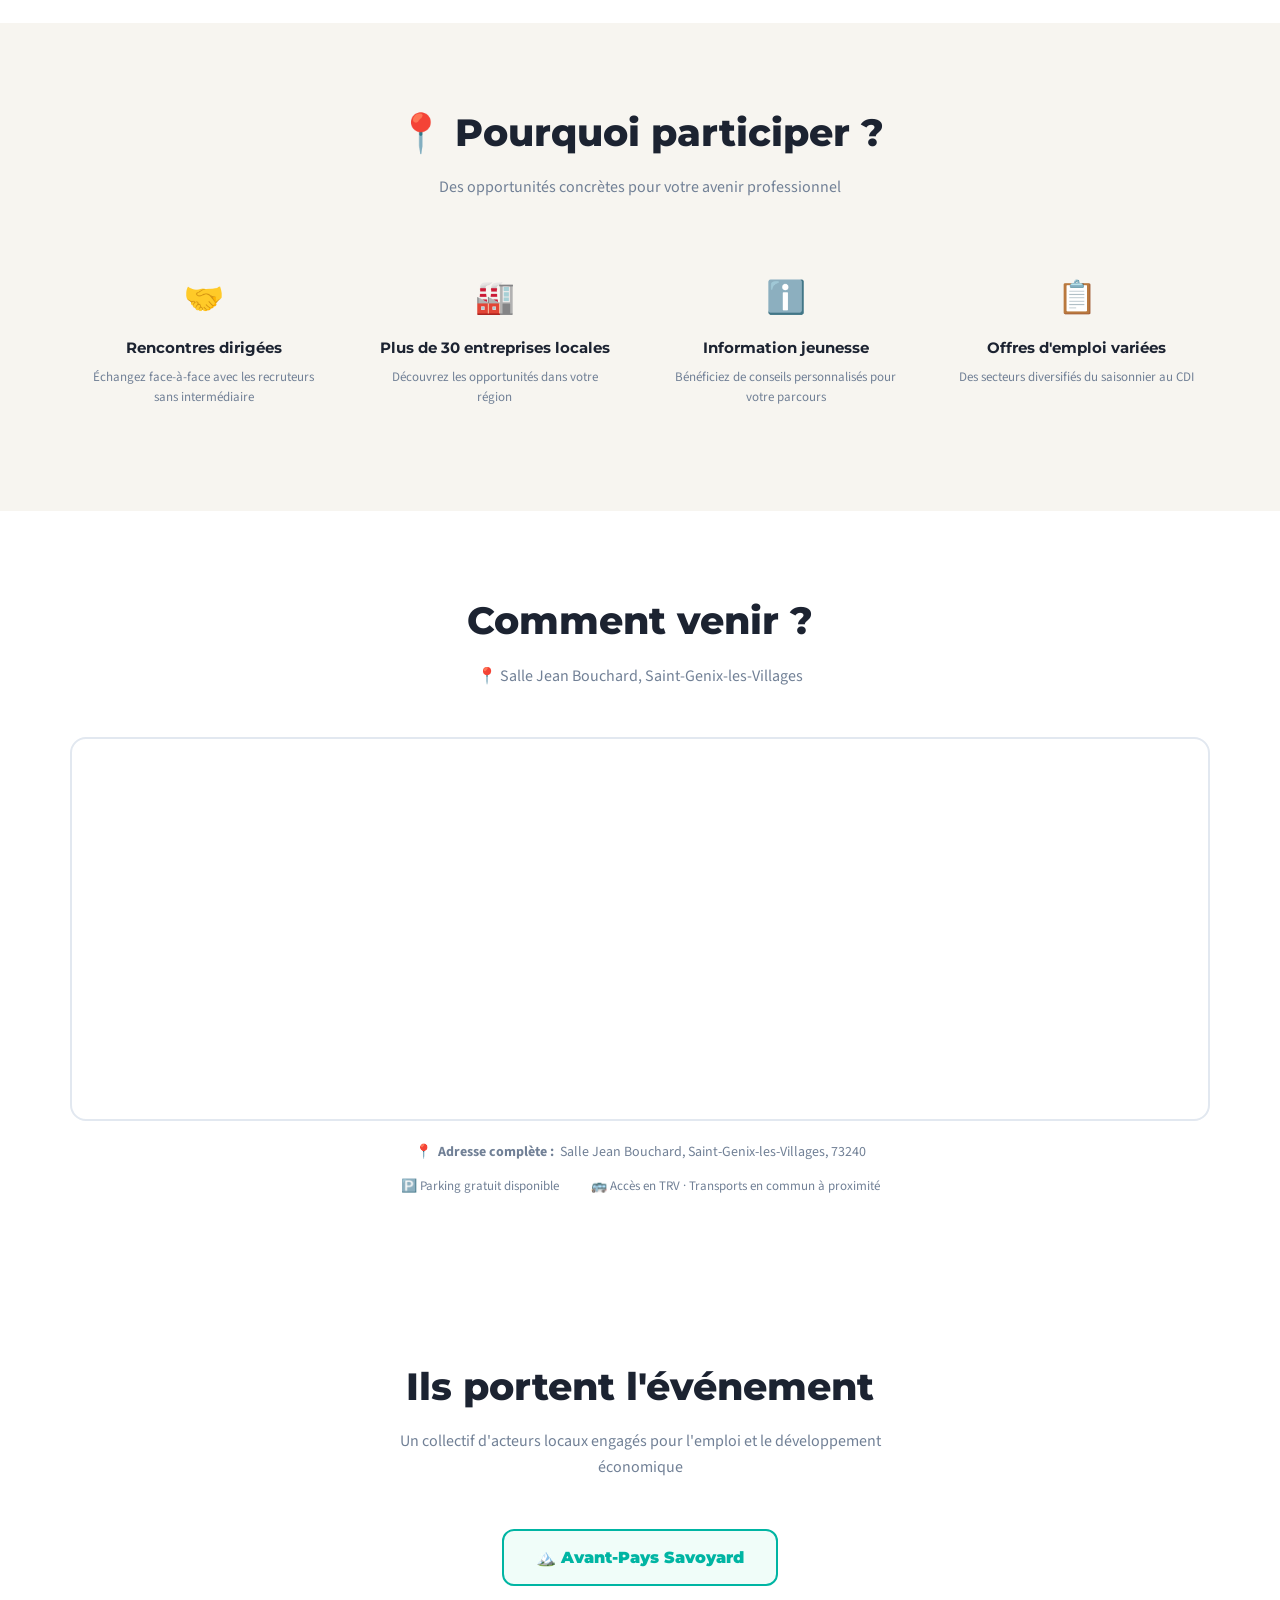
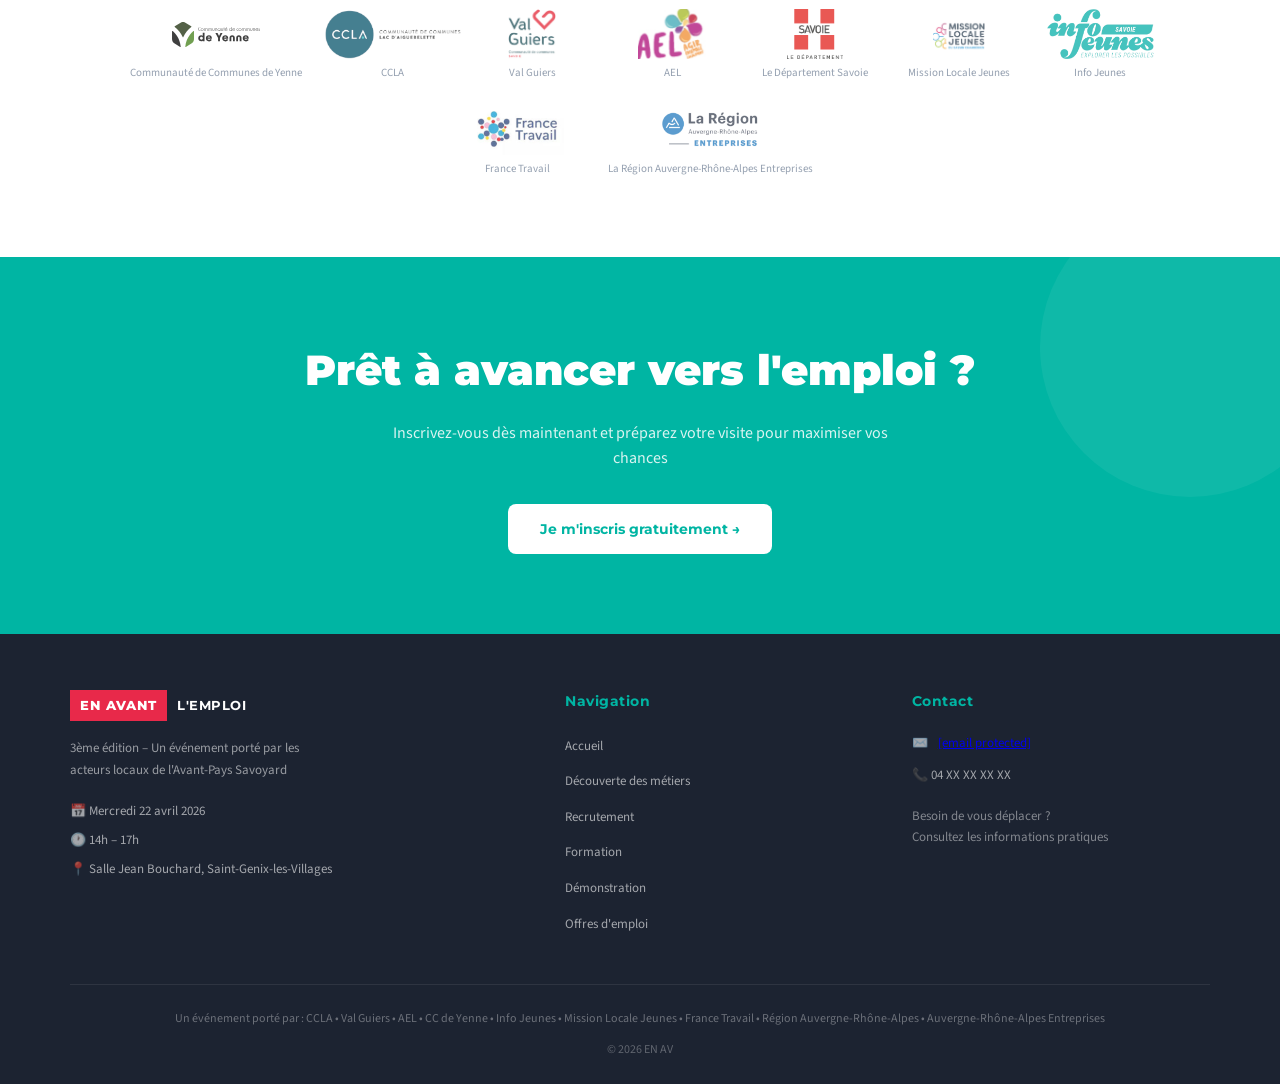
==== commit 018ed817: "Update index.html" ====
--- a/index.html
+++ b/index.html
@@ -3,7 +3,7 @@
 <head>
   <meta charset="UTF-8">
   <meta name="viewport" content="width=device-width, initial-scale=1.0">
-  <title>EN AVANT L'EMPLOI – 3ème édition · 22 avril 2025</title>
+  <title>EN AVANT L'EMPLOI – 3ème édition · 22 avril 2026</title>
   <meta name="description" content="Forum emploi à Saint-Genix-les-Villages. Rencontrez plus de 30 entreprises locales, découvrez les métiers et décrochez votre prochain emploi.">
   <link rel="icon" href="assets/favicon/favicon.ico" type="image/x-icon">
   <link rel="stylesheet" href="style.css">
@@ -50,7 +50,7 @@
     <p class="hero-subtitle fade-up fade-up-2">Pensez à vos CV</p>
     <div class="hero-meta fade-up fade-up-3">
       <div class="hero-meta-item">
-        <span>📅</span> Mercredi 22 avril 2025
+        <span>📅</span> Mercredi 22 avril 2026
       </div>
       <div class="hero-meta-item">
         <span>🕐</span> 14h – 17h
@@ -256,7 +256,7 @@
   <div class="container">
     <h2>Prêt à avancer vers l'emploi ?</h2>
     <p>Inscrivez-vous dès maintenant et préparez votre visite pour maximiser vos chances</p>
-    <a href="#" class="btn-white" onclick="alert('Formulaire d\'inscription à venir !')">Je m'inscris gratuitement →</a>
+    <a href="https://mesevenementsemploi.francetravail.fr/mes-evenements-emploi/evenement/619655/en-avant-l-emploi-saint-genix-les-villages" target="_blank" rel="noopener" class="btn-white">Je m'inscris gratuitement →</a>
   </div>
 </section>
 
@@ -270,7 +270,7 @@
       </a>
       <p class="footer-desc">3ème édition – Un événement porté par les acteurs locaux de l'Avant-Pays Savoyard</p>
       <div class="footer-meta">
-        <div class="footer-meta-item">📅 Mercredi 22 avril 2025</div>
+        <div class="footer-meta-item">📅 Mercredi 22 avril 2026</div>
         <div class="footer-meta-item">🕐 14h – 17h</div>
         <div class="footer-meta-item">📍 Salle Jean Bouchard, Saint-Genix-les-Villages</div>
       </div>
@@ -297,4 +297,4 @@
   </div>
   <div class="footer-bottom">
     <p class="footer-partners-text">Un événement porté par : CCLA • Val Guiers • AEL • CC de Yenne • Info Jeunes • Mission Locale Jeunes • France Travail • Région Auvergne-Rhône-Alpes • Auvergne-Rhône-Alpes Entreprises</p>
-    <p class="footer-copy">© 2025 EN AV+    <p class="footer-copy">© 2026 EN AV
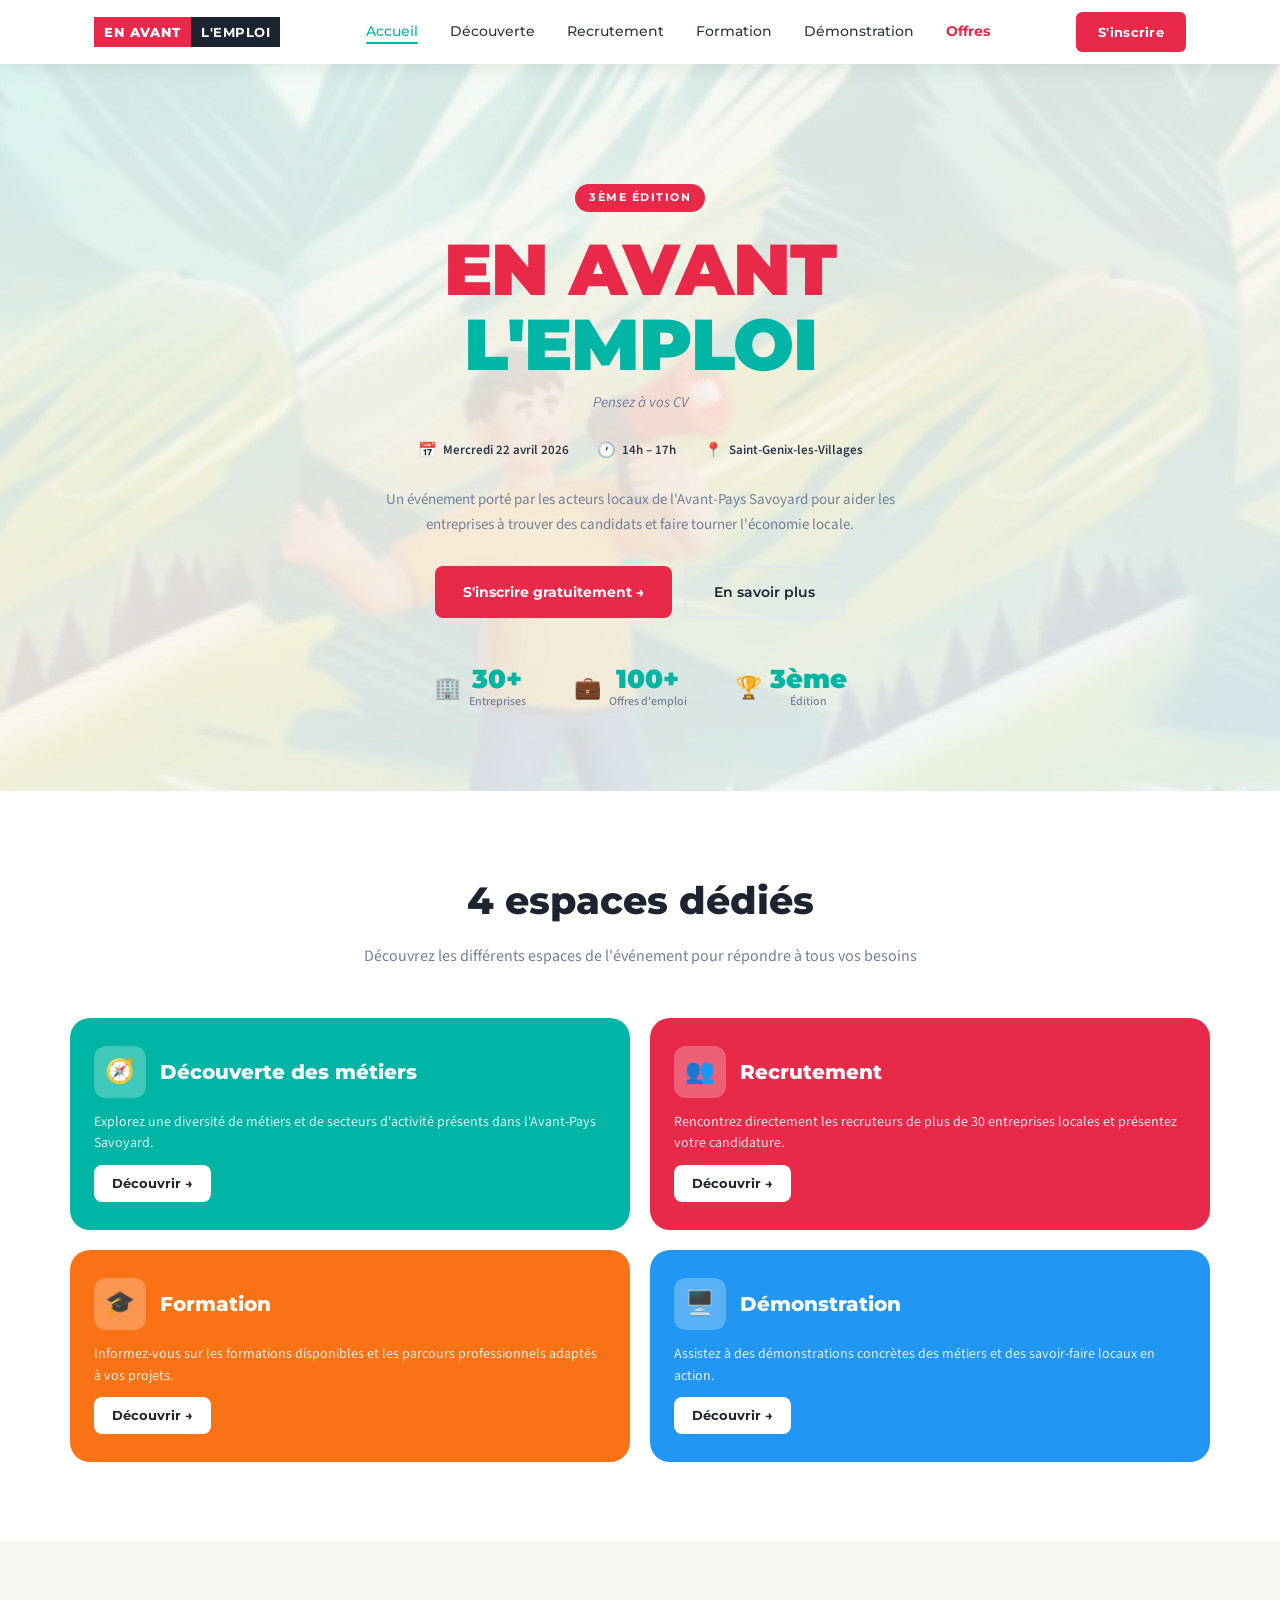
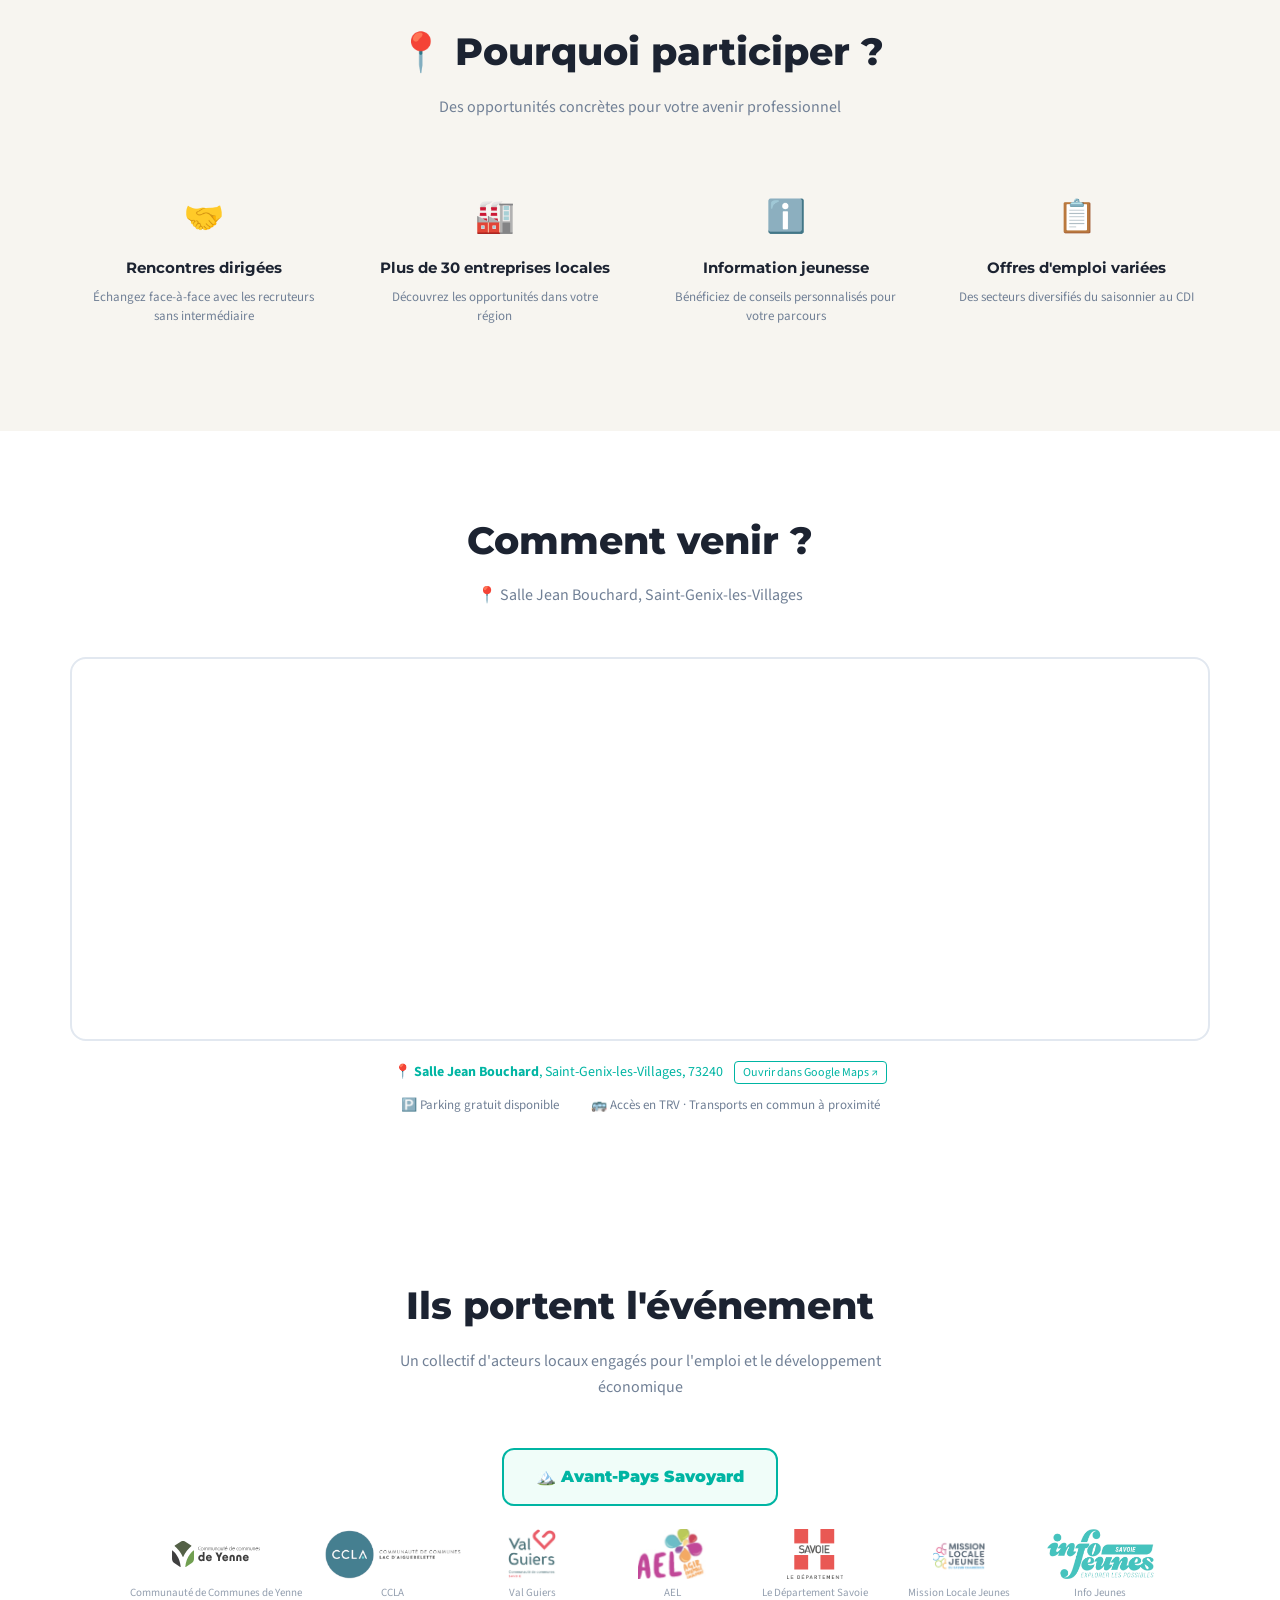
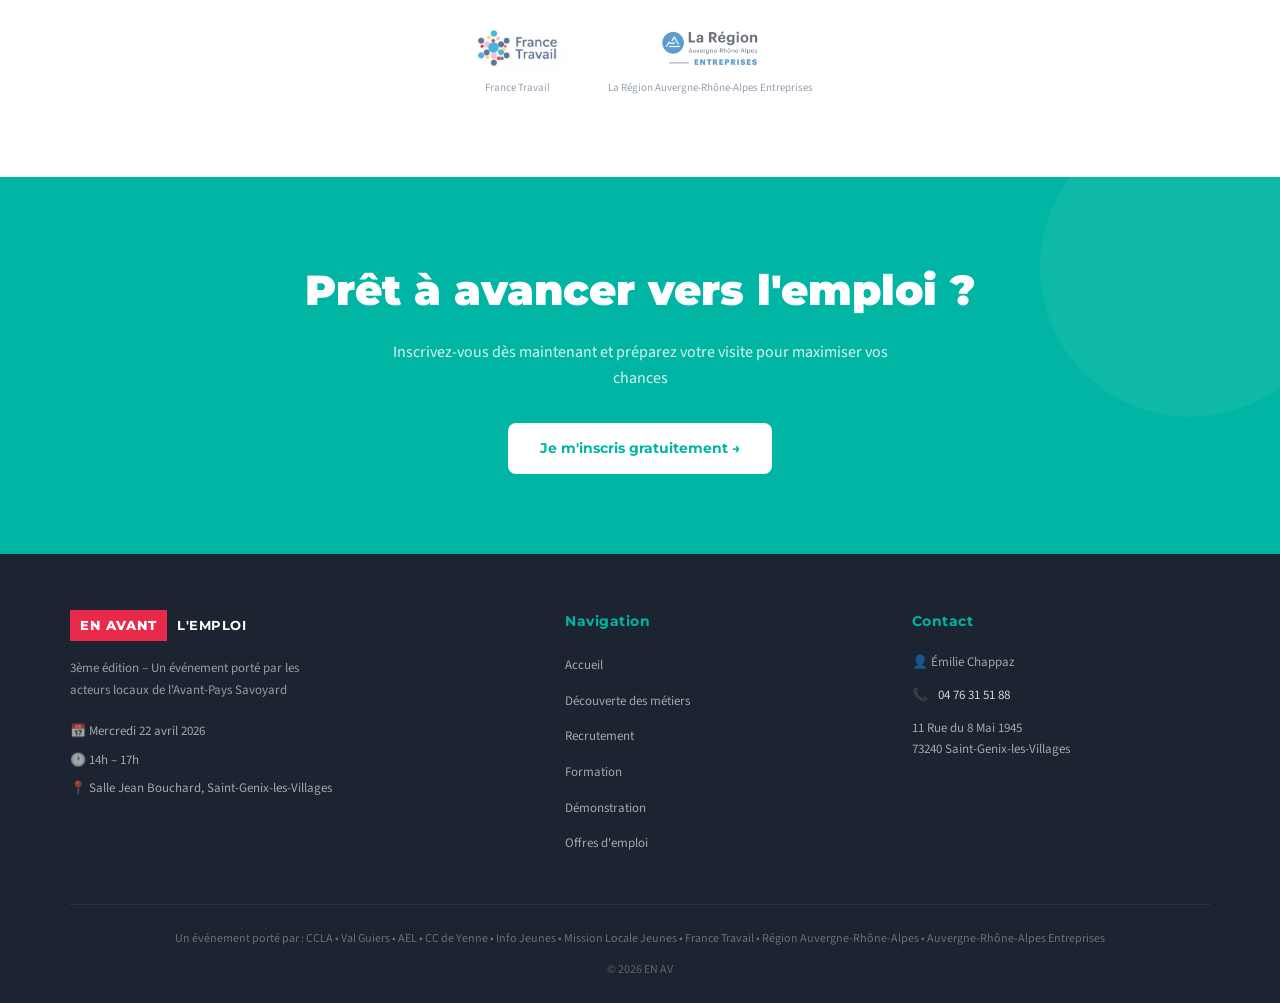
==== commit 4411761c: "amelioration design et relation entre pages" ====
--- a/index.html
+++ b/index.html
@@ -100,28 +100,36 @@
     </div>
     <div class="espaces-grid">
       <a href="decouverte.html" class="espace-card teal">
-        <div class="espace-icon teal">🧭</div>
-        <h3 class="teal">Découverte des métiers</h3>
+        <div class="espace-card-top">
+          <div class="espace-icon">🧭</div>
+          <h3>Découverte des métiers</h3>
+        </div>
         <p>Explorez une diversité de métiers et de secteurs d'activité présents dans l'Avant-Pays Savoyard.</p>
-        <span class="espace-link teal">Découvrir →</span>
+        <span class="espace-link">Découvrir →</span>
       </a>
       <a href="recrutement.html" class="espace-card red">
-        <div class="espace-icon red">👥</div>
-        <h3 class="red">Recrutement</h3>
+        <div class="espace-card-top">
+          <div class="espace-icon">👥</div>
+          <h3>Recrutement</h3>
+        </div>
         <p>Rencontrez directement les recruteurs de plus de 30 entreprises locales et présentez votre candidature.</p>
-        <span class="espace-link red">Découvrir →</span>
-      </a>
-      <a href="formation.html" class="espace-card green-c">
-        <div class="espace-icon green-c">🎓</div>
-        <h3 class="green-c">Formation</h3>
+        <span class="espace-link">Découvrir →</span>
+      </a>
+      <a href="formation.html" class="espace-card orange-c">
+        <div class="espace-card-top">
+          <div class="espace-icon">🎓</div>
+          <h3>Formation</h3>
+        </div>
         <p>Informez-vous sur les formations disponibles et les parcours professionnels adaptés à vos projets.</p>
-        <span class="espace-link green-c">Découvrir →</span>
+        <span class="espace-link">Découvrir →</span>
       </a>
       <a href="demonstration.html" class="espace-card blue">
-        <div class="espace-icon blue">🖥️</div>
-        <h3 class="blue">Démonstration</h3>
+        <div class="espace-card-top">
+          <div class="espace-icon">🖥️</div>
+          <h3>Démonstration</h3>
+        </div>
         <p>Assistez à des démonstrations concrètes des métiers et des savoir-faire locaux en action.</p>
-        <span class="espace-link blue">Découvrir →</span>
+        <span class="espace-link">Découvrir →</span>
       </a>
     </div>
   </div>
@@ -174,7 +182,7 @@
         referrerpolicy="no-referrer-when-downgrade">
       </iframe>
     </div>
-    <p class="map-address">📍 <strong>Adresse complète :</strong> Salle Jean Bouchard, Saint-Genix-les-Villages, 73240</p>
+    <p class="map-address"><a href="https://maps.google.com/?q=Salle+Jean+Bouchard,+Saint-Genix-les-Villages,+73240" target="_blank" rel="noopener" style="color:var(--teal);text-decoration:none;">📍 <strong>Salle Jean Bouchard</strong>, Saint-Genix-les-Villages, 73240 <span style="font-size:12px;border:1px solid var(--teal);padding:2px 8px;border-radius:4px;margin-left:8px;white-space:nowrap;">Ouvrir dans Google Maps ↗</span></a></p>
     <div class="map-infos">
       <div class="map-info-item">🅿️ Parking gratuit disponible</div>
       <div class="map-info-item">🚌 Accès en TRV · Transports en commun à proximité</div>
@@ -289,9 +297,9 @@
     <div class="footer-col">
       <h4>Contact</h4>
       <div class="footer-contact">
-        <div class="footer-contact-item">✉️ <a href="/cdn-cgi/l/email-protection" class="__cf_email__" data-cfemail="23404c4d5742405763464d4255424d574f464e534f4c4a0d4551">[email&#160;protected]</a></div>
-        <div class="footer-contact-item">📞 04 XX XX XX XX</div>
-        <div style="margin-top:8px;font-size:13px;color:rgba(255,255,255,0.45);">Besoin de vous déplacer ?<br>Consultez les informations pratiques</div>
+        <div class="footer-contact-item">👤 Émilie Chappaz</div>
+        <div class="footer-contact-item">📞 <a href="tel:+33476315188" style="color:rgba(255,255,255,0.8);text-decoration:none;">04 76 31 51 88</a></div>
+        <div class="footer-contact-item" style="font-size:13px;color:rgba(255,255,255,0.6);">11 Rue du 8 Mai 1945<br>73240 Saint-Genix-les-Villages</div>
       </div>
     </div>
   </div>
--- a/style.css
+++ b/style.css
@@ -8,6 +8,8 @@
   --green-dark: #6fa32e;
   --blue: #2196F3;
   --blue-dark: #1976D2;
+  --orange: #F97316;
+  --orange-dark: #EA580C;
   --dark: #1C2331;
   --dark2: #232D3F;
   --text: #2D3748;
@@ -116,10 +118,12 @@
 
 .nav-links a.active-red { color: var(--red); }
 .nav-links a.active-red::after { background: var(--red); }
-.nav-links a.active-green { color: var(--green-dark); }
-.nav-links a.active-green::after { background: var(--green); }
+.nav-links a.active-green { color: var(--orange-dark); }
+.nav-links a.active-green::after { background: var(--orange); }
 .nav-links a.active-blue { color: var(--blue); }
 .nav-links a.active-blue::after { background: var(--blue); }
+.nav-links a.active-orange { color: var(--orange-dark); }
+.nav-links a.active-orange::after { background: var(--orange); }
 
 .btn-inscrit {
   background: var(--red);
@@ -307,75 +311,78 @@
 .espaces-grid {
   display: grid;
   grid-template-columns: 1fr 1fr;
-  gap: 24px;
+  gap: 20px;
 }
 
 .espace-card {
-  background: white;
-  border: 2px solid var(--border);
-  border-radius: 16px;
-  padding: 32px;
+  border-radius: 20px;
+  padding: 28px 24px;
   text-decoration: none;
-  color: inherit;
+  color: white;
   transition: all 0.25s;
-  display: block;
-}
+  display: flex;
+  flex-direction: column;
+  gap: 10px;
+  min-height: 200px;
+}
+
+.espace-card.teal  { background: var(--teal); }
+.espace-card.red   { background: var(--red); }
+.espace-card.orange-c { background: var(--orange); }
+.espace-card.blue  { background: var(--blue); }
 
 .espace-card:hover {
-  transform: translateY(-4px);
-  box-shadow: 0 12px 32px rgba(0,0,0,0.1);
-}
-
-.espace-card.teal:hover { border-color: var(--teal); }
-.espace-card.red:hover { border-color: var(--red); }
-.espace-card.green-c:hover { border-color: var(--green); }
-.espace-card.blue:hover { border-color: var(--blue); }
+  transform: translateY(-5px);
+  box-shadow: 0 16px 40px rgba(0,0,0,0.2);
+  filter: brightness(1.05);
+}
+
+.espace-card-top {
+  display: flex;
+  align-items: center;
+  gap: 14px;
+  margin-bottom: 4px;
+}
 
 .espace-icon {
-  width: 48px; height: 48px;
+  width: 52px; height: 52px;
   border-radius: 12px;
   display: flex; align-items: center; justify-content: center;
-  font-size: 22px;
-  margin-bottom: 16px;
-}
-
-.espace-icon.teal { background: rgba(0,181,163,0.1); color: var(--teal); }
-.espace-icon.red { background: rgba(232,41,74,0.1); color: var(--red); }
-.espace-icon.green-c { background: rgba(141,198,63,0.15); color: var(--green-dark); }
-.espace-icon.blue { background: rgba(33,150,243,0.1); color: var(--blue); }
+  font-size: 24px;
+  background: rgba(255,255,255,0.25);
+  flex-shrink: 0;
+}
 
 .espace-card h3 {
   font-family: var(--font-display);
-  font-weight: 700;
-  font-size: 18px;
-  margin-bottom: 8px;
-}
-
-.espace-card h3.teal { color: var(--teal); }
-.espace-card h3.red { color: var(--red); }
-.espace-card h3.green-c { color: var(--green-dark); }
-.espace-card h3.blue { color: var(--blue); }
+  font-weight: 800;
+  font-size: 20px;
+  color: white;
+  line-height: 1.2;
+}
 
 .espace-card p {
-  color: var(--text-light);
+  color: rgba(255,255,255,0.85);
   font-size: 14px;
-  line-height: 1.6;
-  margin-bottom: 16px;
+  line-height: 1.55;
+  flex: 1;
+  font-weight: 400;
 }
 
 .espace-link {
-  font-family: var(--font-display);
-  font-weight: 600;
-  font-size: 13px;
-  display: flex;
-  align-items: center;
-  gap: 4px;
-}
-
-.espace-link.teal { color: var(--teal); }
-.espace-link.red { color: var(--red); }
-.espace-link.green-c { color: var(--green-dark); }
-.espace-link.blue { color: var(--blue); }
+  display: inline-block;
+  background: white;
+  border-radius: 8px;
+  padding: 8px 18px;
+  font-family: var(--font-display);
+  font-weight: 700;
+  font-size: 13px;
+  color: var(--dark);
+  align-self: flex-start;
+  transition: opacity 0.2s;
+}
+
+.espace-link:hover { opacity: 0.9; }
 
 /* ===== POURQUOI ===== */
 .section-bg { background: var(--bg-light); }
@@ -740,6 +747,7 @@
     rgba(33,150,243,0.80) 0%,
     rgba(13,71,161,0.90) 100%);
 }
+.orange-hero .parallax-overlay { background: rgba(249,115,22,0.58); }
 
 /* ===== BREADCRUMB ===== */
 .breadcrumb {
@@ -785,6 +793,7 @@
 .feature-check.red { background: rgba(232,41,74,0.1); color: var(--red); }
 .feature-check.green { background: rgba(141,198,63,0.15); color: var(--green-dark); }
 .feature-check.blue { background: rgba(33,150,243,0.1); color: var(--blue); }
+.feature-check.orange { background: rgba(249,115,22,0.10); color: var(--orange-dark); }
 
 .feature-body h3 {
   font-family: var(--font-display);
@@ -909,7 +918,8 @@
   transition: all 0.2s;
 }
 
-.sector-card:hover { border-color: var(--teal); transform: translateY(-2px); }
+.sector-card:hover { border-color: var(--teal); transform: translateY(-2px); cursor: pointer; }
+a.sector-card { text-decoration: none; color: inherit; display: flex; flex-direction: column; align-items: center; }
 
 .sector-icon {
   width: 48px; height: 48px;
@@ -931,6 +941,8 @@
 
 /* ===== CTA VARIANTS ===== */
 .cta-section.red-cta { background: var(--red); }
+.cta-section.orange-cta { background: var(--orange); }
+.cta-section.orange-cta .btn-white { color: var(--orange-dark); }
 .cta-section.green-cta { background: var(--green-dark); }
 .cta-section.blue-cta { background: var(--blue); }
 
@@ -986,6 +998,7 @@
 /* ===== RESPONSIVE ===== */
 @media (max-width: 900px) {
   .espaces-grid { grid-template-columns: 1fr; }
+  .espace-card { min-height: 170px; }
   .pourquoi-grid { grid-template-columns: repeat(2, 1fr); }
   .tips-grid { grid-template-columns: repeat(2, 1fr); }
   .sectors-grid { grid-template-columns: repeat(2, 1fr); }
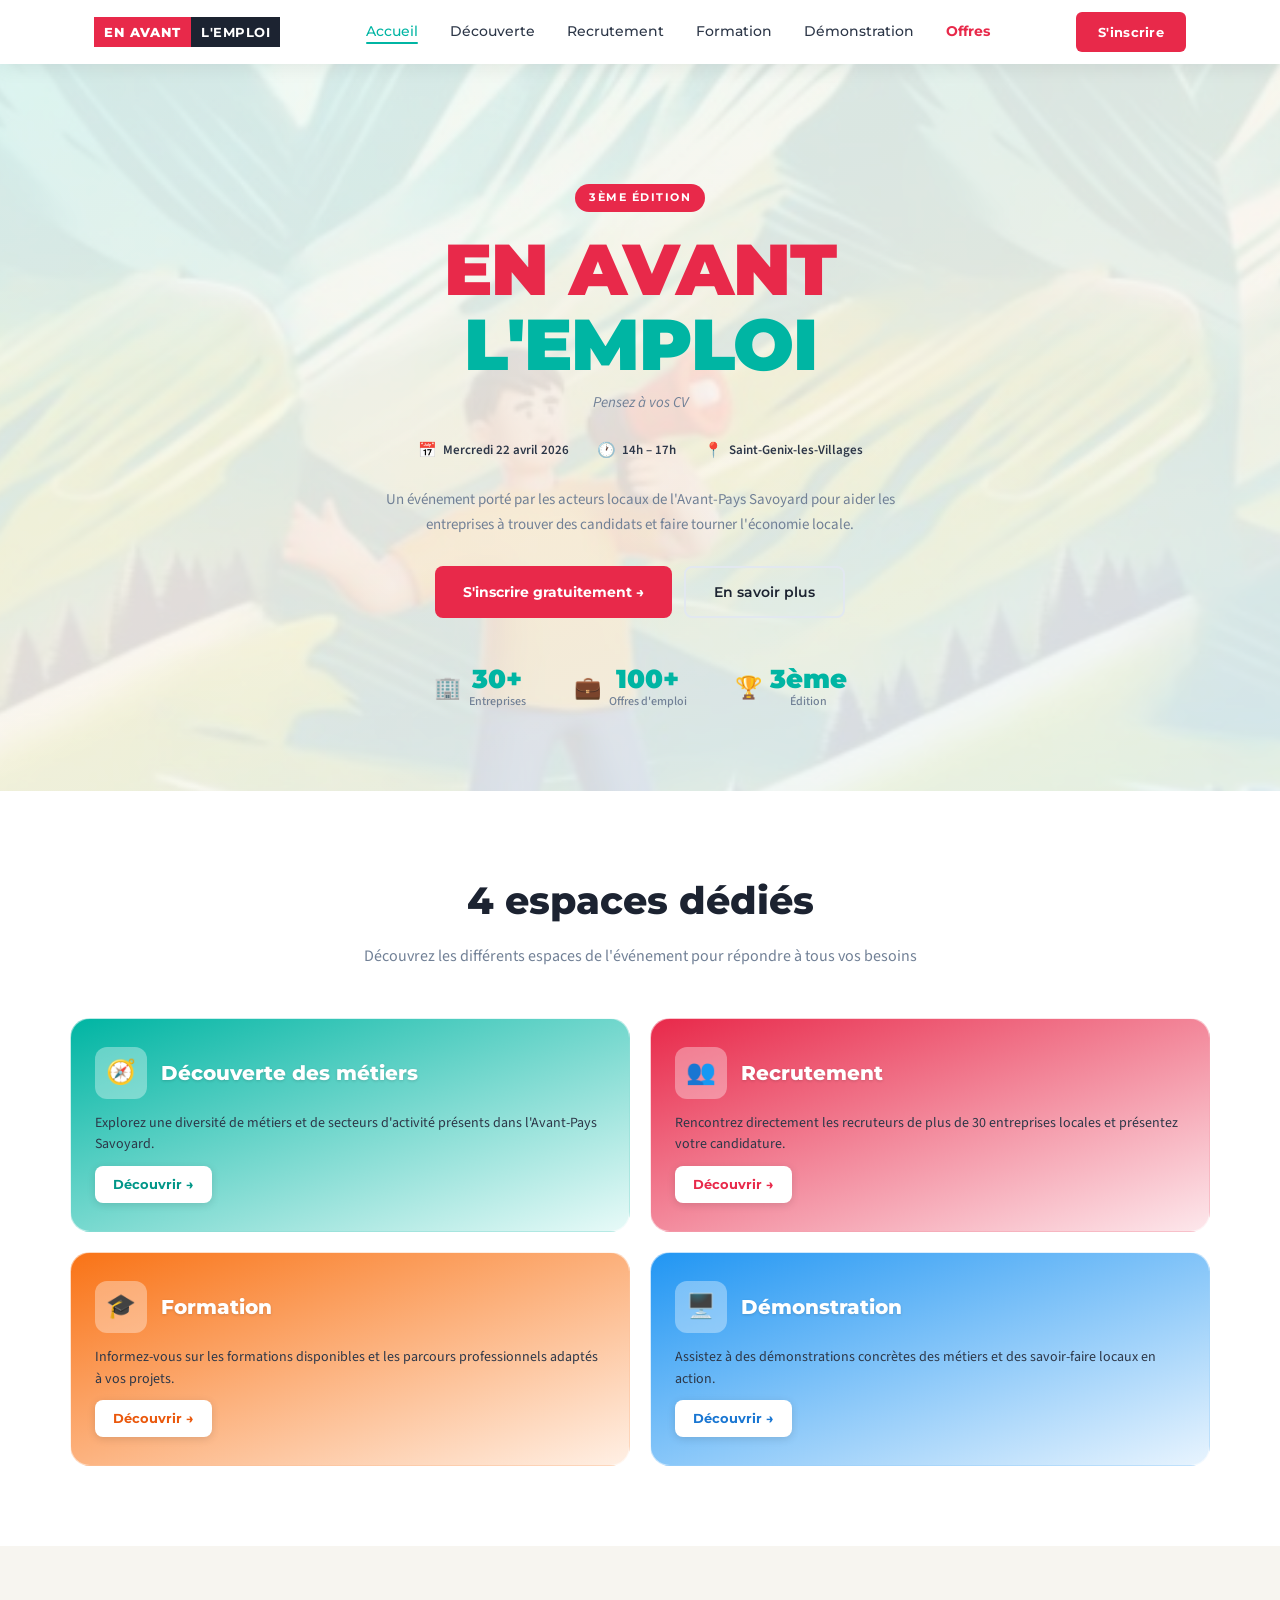
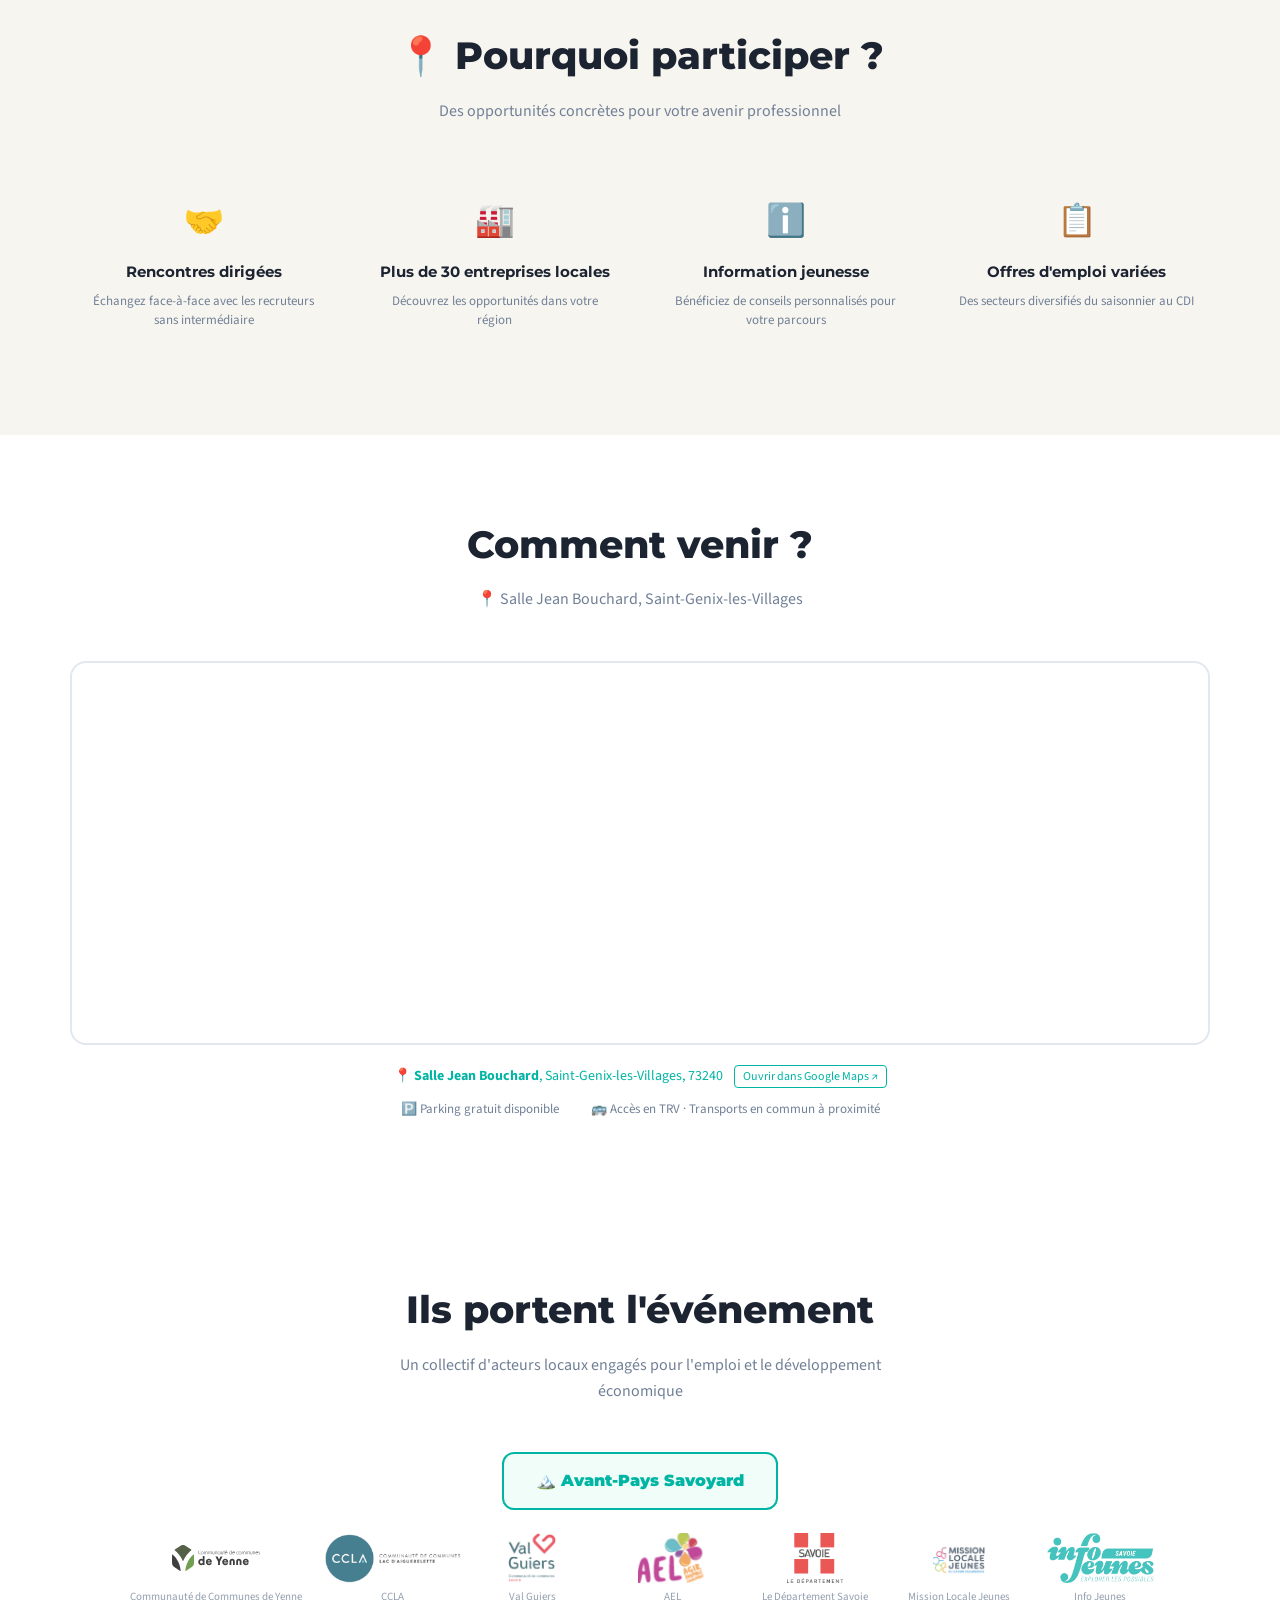
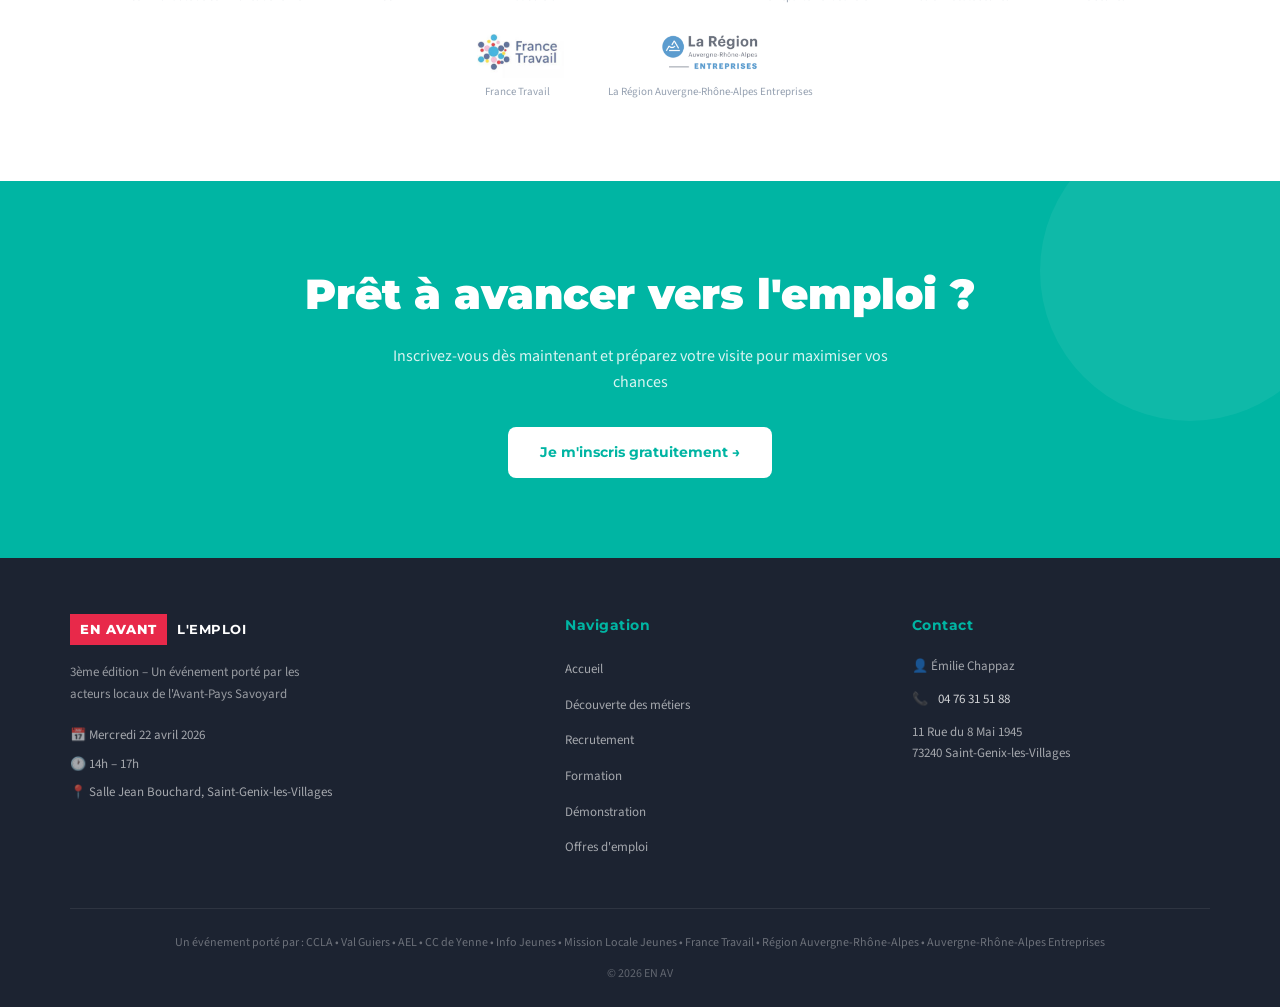
==== commit f0a2a384: "mise à jour nav" ====
--- a/index.html
+++ b/index.html
@@ -26,8 +26,22 @@
       <li><a href="offres.html" style="color:var(--red);font-weight:700;">Offres</a></li>
     </ul>
     <a href="#inscription" class="btn-inscrit">S'inscrire</a>
+    <button class="burger" id="burger" aria-label="Menu">
+      <span></span><span></span><span></span>
+    </button>
   </div>
 </nav>
+
+<!-- MENU MOBILE -->
+<div class="mobile-menu" id="mobile-menu">
+  <a href="index.html" data-page="accueil">Accueil</a>
+  <a href="decouverte.html" data-page="decouverte">Découverte</a>
+  <a href="recrutement.html" data-page="recrutement">Recrutement</a>
+  <a href="formation.html" data-page="formation">Formation</a>
+  <a href="demonstration.html" data-page="demonstration">Démonstration</a>
+  <a href="offres.html" style="color:var(--red);font-weight:700;">Offres</a>
+  <a href="https://mesevenementsemploi.francetravail.fr/mes-evenements-emploi/evenement/619655/en-avant-l-emploi-saint-genix-les-villages" target="_blank" rel="noopener" class="btn-inscrit-mobile">S'inscrire gratuitement →</a>
+</div>
 
 <!-- HERO -->
 <section class="hero" style="margin-top:64px;position:relative;overflow:hidden;">
--- a/style.css
+++ b/style.css
@@ -324,12 +324,13 @@
   flex-direction: column;
   gap: 10px;
   min-height: 200px;
-}
-
-.espace-card.teal  { background: var(--teal); }
-.espace-card.red   { background: var(--red); }
-.espace-card.orange-c { background: var(--orange); }
-.espace-card.blue  { background: var(--blue); }
+  border: 1.5px solid rgba(255,255,255,0.5);
+}
+
+.espace-card.teal     { background: linear-gradient(160deg, var(--teal) 0%, #e8faf8 100%); }
+.espace-card.red      { background: linear-gradient(160deg, var(--red) 0%, #fde8ec 100%); }
+.espace-card.orange-c { background: linear-gradient(160deg, var(--orange) 0%, #fff0e5 100%); }
+.espace-card.blue     { background: linear-gradient(160deg, var(--blue) 0%, #e8f4fe 100%); }
 
 .espace-card:hover {
   transform: translateY(-5px);
@@ -349,7 +350,7 @@
   border-radius: 12px;
   display: flex; align-items: center; justify-content: center;
   font-size: 24px;
-  background: rgba(255,255,255,0.25);
+  background: rgba(255,255,255,0.35);
   flex-shrink: 0;
 }
 
@@ -359,10 +360,11 @@
   font-size: 20px;
   color: white;
   line-height: 1.2;
+  text-shadow: 0 1px 3px rgba(0,0,0,0.15);
 }
 
 .espace-card p {
-  color: rgba(255,255,255,0.85);
+  color: var(--text);
   font-size: 14px;
   line-height: 1.55;
   flex: 1;
@@ -379,10 +381,16 @@
   font-size: 13px;
   color: var(--dark);
   align-self: flex-start;
-  transition: opacity 0.2s;
-}
-
-.espace-link:hover { opacity: 0.9; }
+  transition: all 0.2s;
+  box-shadow: 0 2px 8px rgba(0,0,0,0.12);
+}
+
+.espace-link:hover { opacity: 0.9; transform: translateX(2px); }
+
+.espace-card.teal .espace-link  { color: var(--teal-dark); }
+.espace-card.red .espace-link   { color: var(--red); }
+.espace-card.orange-c .espace-link { color: var(--orange-dark); }
+.espace-card.blue .espace-link  { color: var(--blue-dark); }
 
 /* ===== POURQUOI ===== */
 .section-bg { background: var(--bg-light); }
@@ -995,6 +1003,87 @@
   line-height: 1.6;
 }
 
+
+/* ===== BURGER + MENU MOBILE ===== */
+.burger {
+  display: none;
+  flex-direction: column;
+  justify-content: center;
+  gap: 5px;
+  cursor: pointer;
+  padding: 6px;
+  background: none;
+  border: none;
+  z-index: 110;
+}
+
+.burger span {
+  display: block;
+  width: 24px;
+  height: 2px;
+  background: var(--dark);
+  border-radius: 2px;
+  transition: all 0.3s ease;
+  transform-origin: center;
+}
+
+/* Animation croix */
+.burger.open span:nth-child(1) { transform: translateY(7px) rotate(45deg); }
+.burger.open span:nth-child(2) { opacity: 0; transform: scaleX(0); }
+.burger.open span:nth-child(3) { transform: translateY(-7px) rotate(-45deg); }
+
+.mobile-menu {
+  display: none;
+  position: fixed;
+  top: 64px;
+  left: 0; right: 0;
+  background: var(--white);
+  box-shadow: 0 8px 32px rgba(0,0,0,0.12);
+  z-index: 99;
+  padding: 16px 24px 24px;
+  flex-direction: column;
+  gap: 0;
+  border-top: 1px solid var(--border);
+}
+
+.mobile-menu.open { display: flex; }
+
+.mobile-menu a {
+  display: block;
+  padding: 14px 0;
+  border-bottom: 1px solid var(--border);
+  text-decoration: none;
+  color: var(--text);
+  font-family: var(--font-display);
+  font-weight: 600;
+  font-size: 15px;
+  transition: color 0.2s;
+}
+
+.mobile-menu a:last-child { border-bottom: none; }
+.mobile-menu a:hover { color: var(--teal); }
+.mobile-menu a.active { color: var(--teal); }
+.mobile-menu a.active-red { color: var(--red); }
+.mobile-menu a.active-orange { color: var(--orange-dark); }
+.mobile-menu a.active-blue { color: var(--blue); }
+
+.mobile-menu .btn-inscrit-mobile {
+  margin-top: 16px;
+  display: block;
+  text-align: center;
+  background: var(--red);
+  color: white;
+  padding: 13px;
+  border-radius: 8px;
+  font-family: var(--font-display);
+  font-weight: 700;
+  font-size: 14px;
+  text-decoration: none;
+  transition: background 0.2s;
+}
+
+.mobile-menu .btn-inscrit-mobile:hover { background: #c9203b; }
+
 /* ===== RESPONSIVE ===== */
 @media (max-width: 900px) {
   .espaces-grid { grid-template-columns: 1fr; }
@@ -1011,6 +1100,8 @@
   .pourquoi-grid { grid-template-columns: 1fr; }
   .tips-grid { grid-template-columns: 1fr 1fr; }
   .nav-links { display: none; }
+  .burger { display: flex; }
+  .btn-inscrit { display: none; }
 }
 
 /* ===== ANIMATIONS ===== */
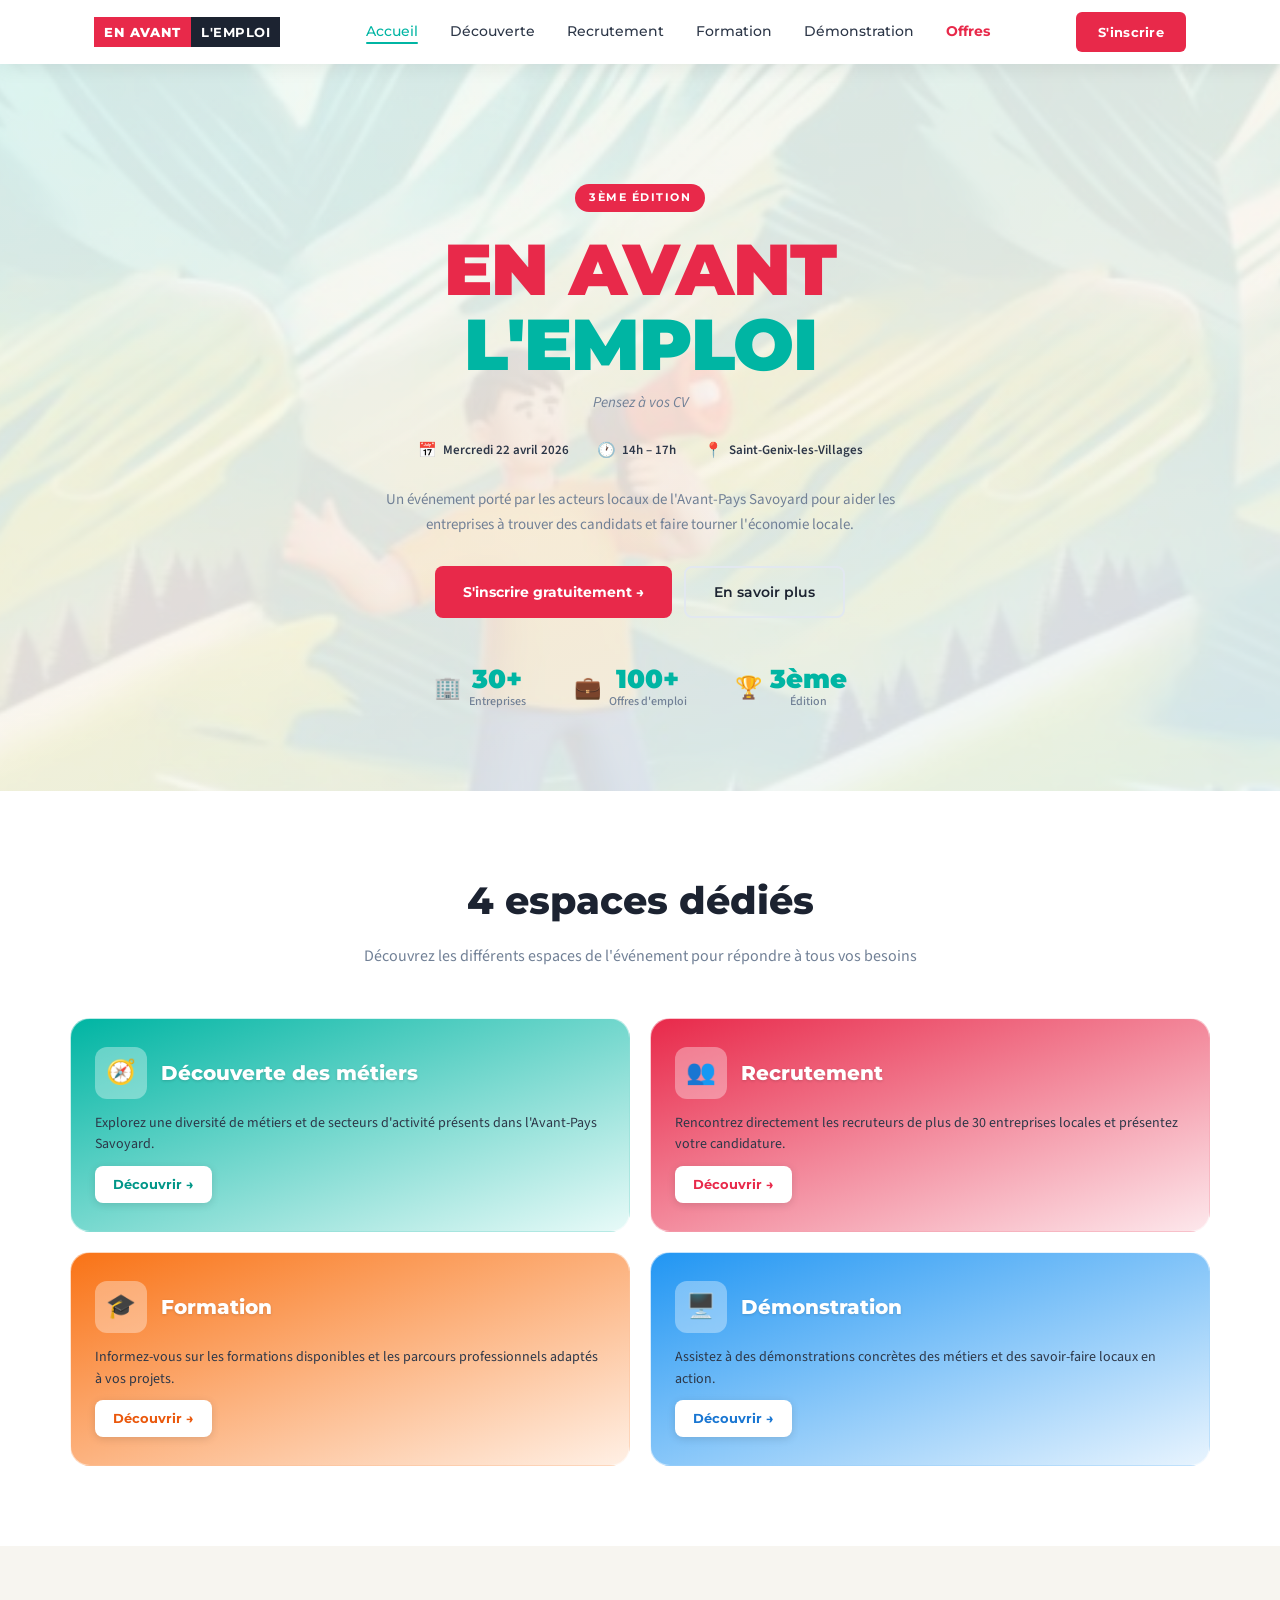
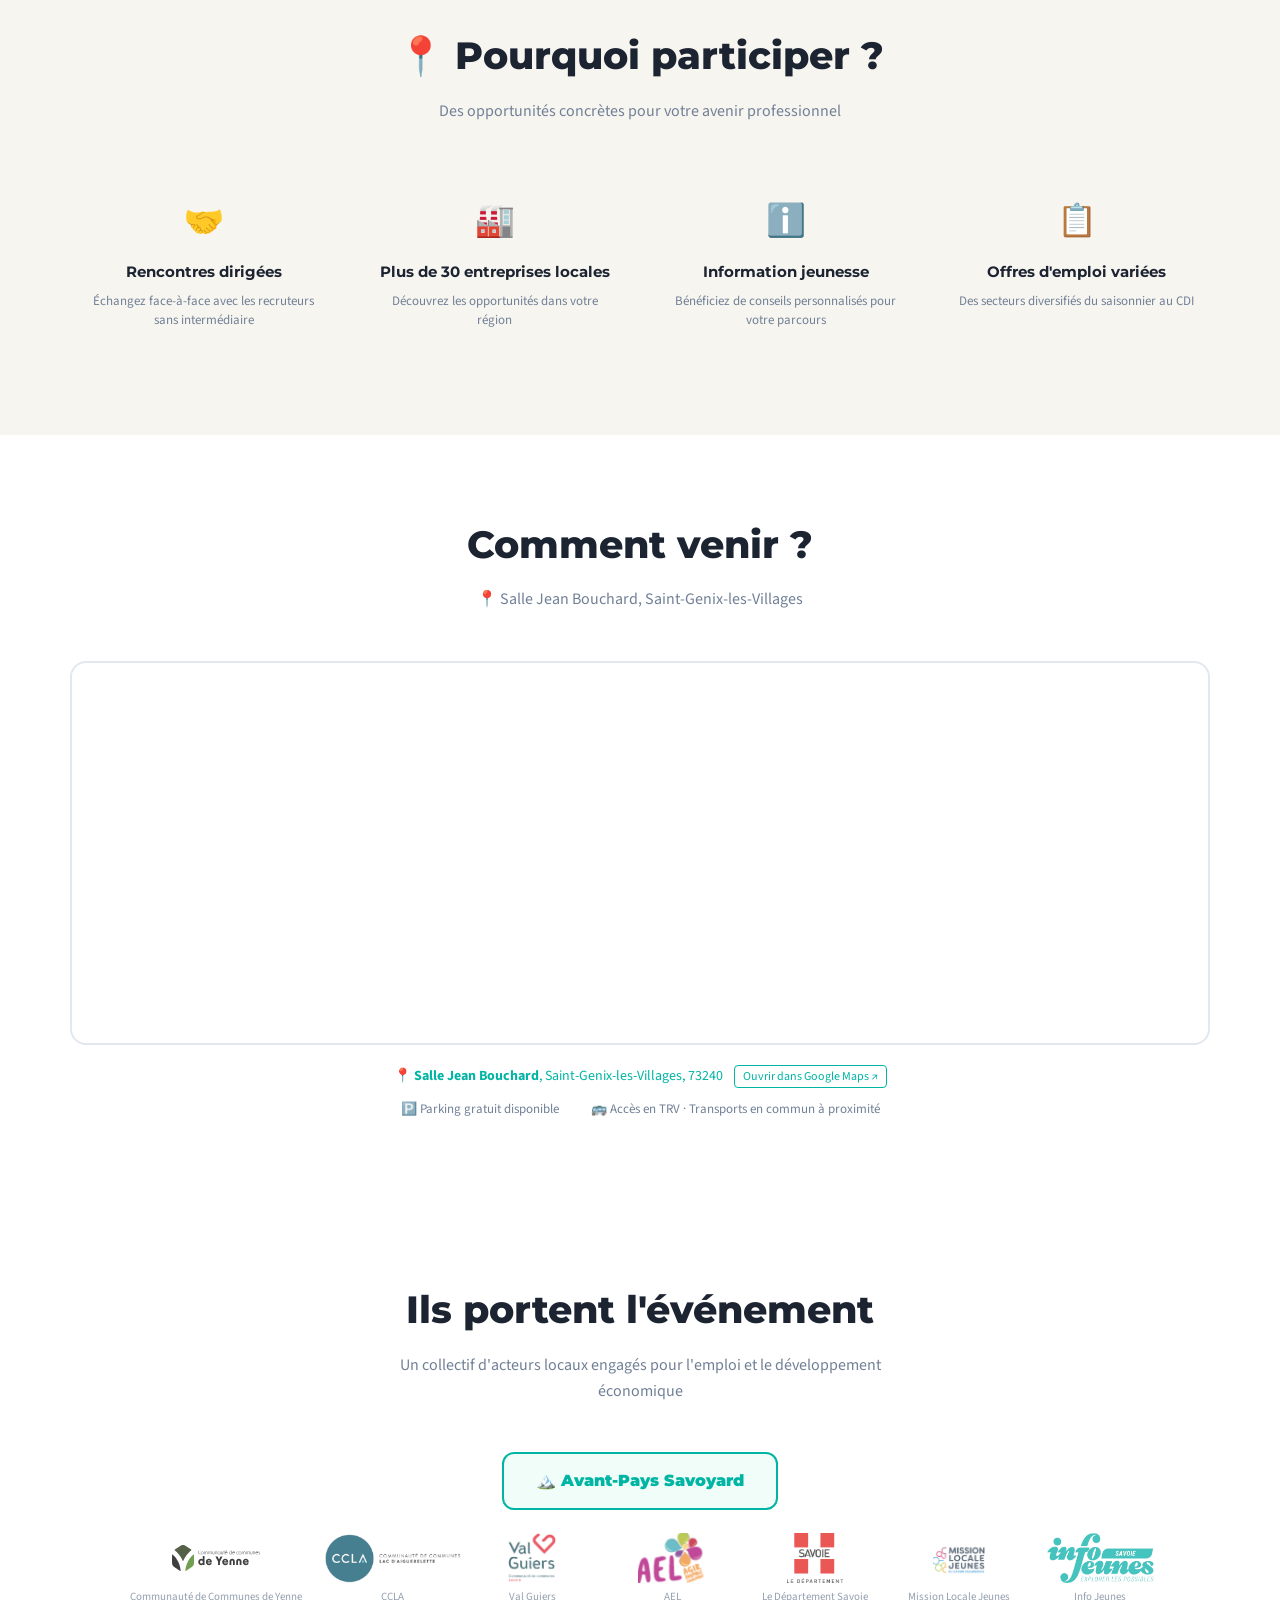
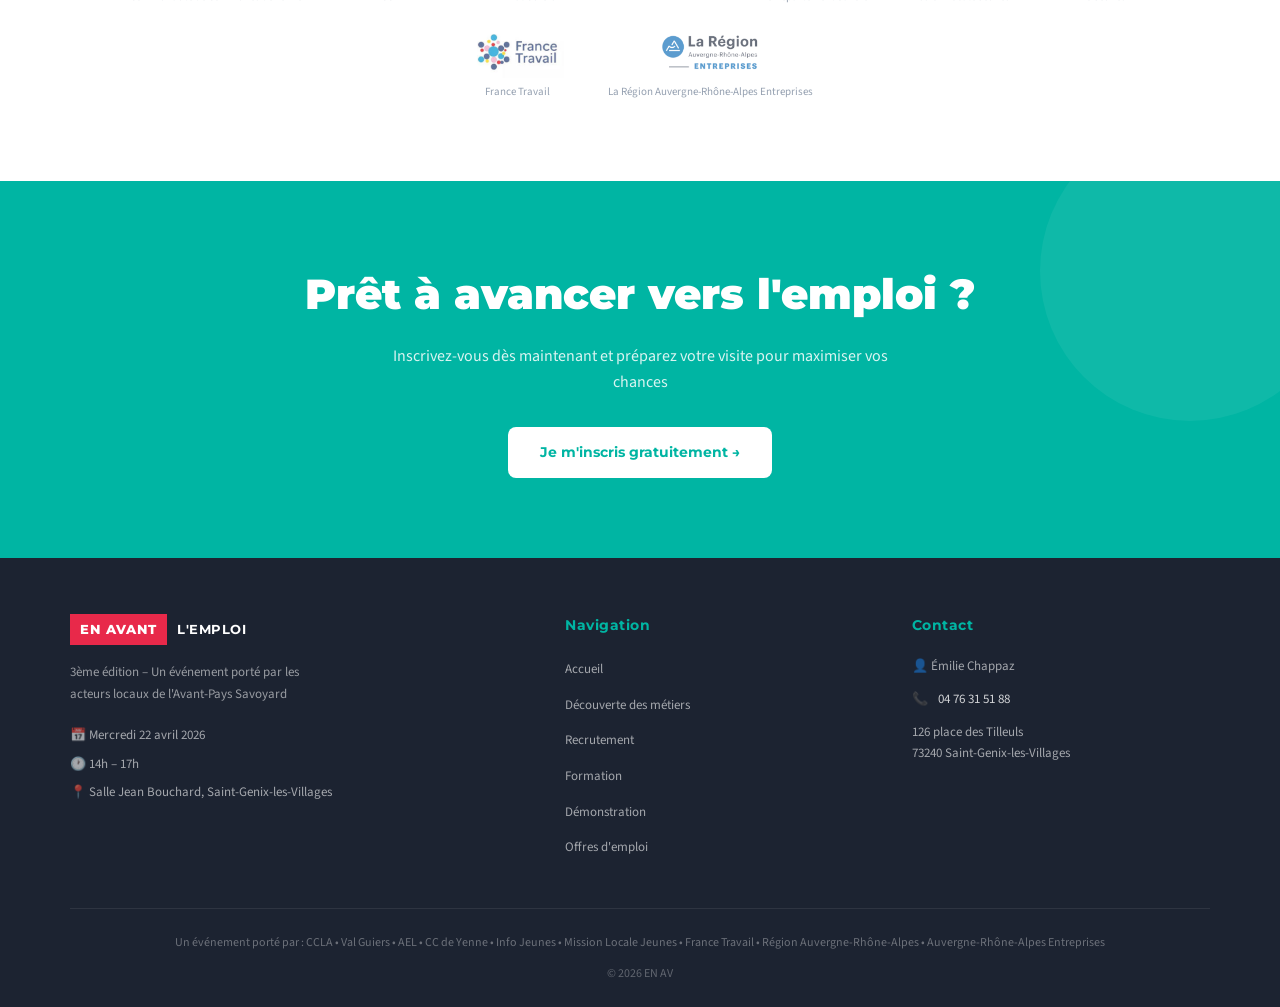
==== commit dc4f92c9: "adresse postale" ====
--- a/index.html
+++ b/index.html
@@ -313,10 +313,13 @@
       <div class="footer-contact">
         <div class="footer-contact-item">👤 Émilie Chappaz</div>
         <div class="footer-contact-item">📞 <a href="tel:+33476315188" style="color:rgba(255,255,255,0.8);text-decoration:none;">04 76 31 51 88</a></div>
-        <div class="footer-contact-item" style="font-size:13px;color:rgba(255,255,255,0.6);">11 Rue du 8 Mai 1945<br>73240 Saint-Genix-les-Villages</div>
+        <div class="footer-contact-item" style="font-size:13px;color:rgba(255,255,255,0.6);">126 place des Tilleuls<br>73240 Saint-Genix-les-Villages</div>
       </div>
     </div>
   </div>
   <div class="footer-bottom">
     <p class="footer-partners-text">Un événement porté par : CCLA • Val Guiers • AEL • CC de Yenne • Info Jeunes • Mission Locale Jeunes • France Travail • Région Auvergne-Rhône-Alpes • Auvergne-Rhône-Alpes Entreprises</p>
-    <p class="footer-copy">© 2026 EN AV+    <p class="footer-copy">© 2026 EN AV
+<script src="nav.js"></script>
+</body>
+</html>
